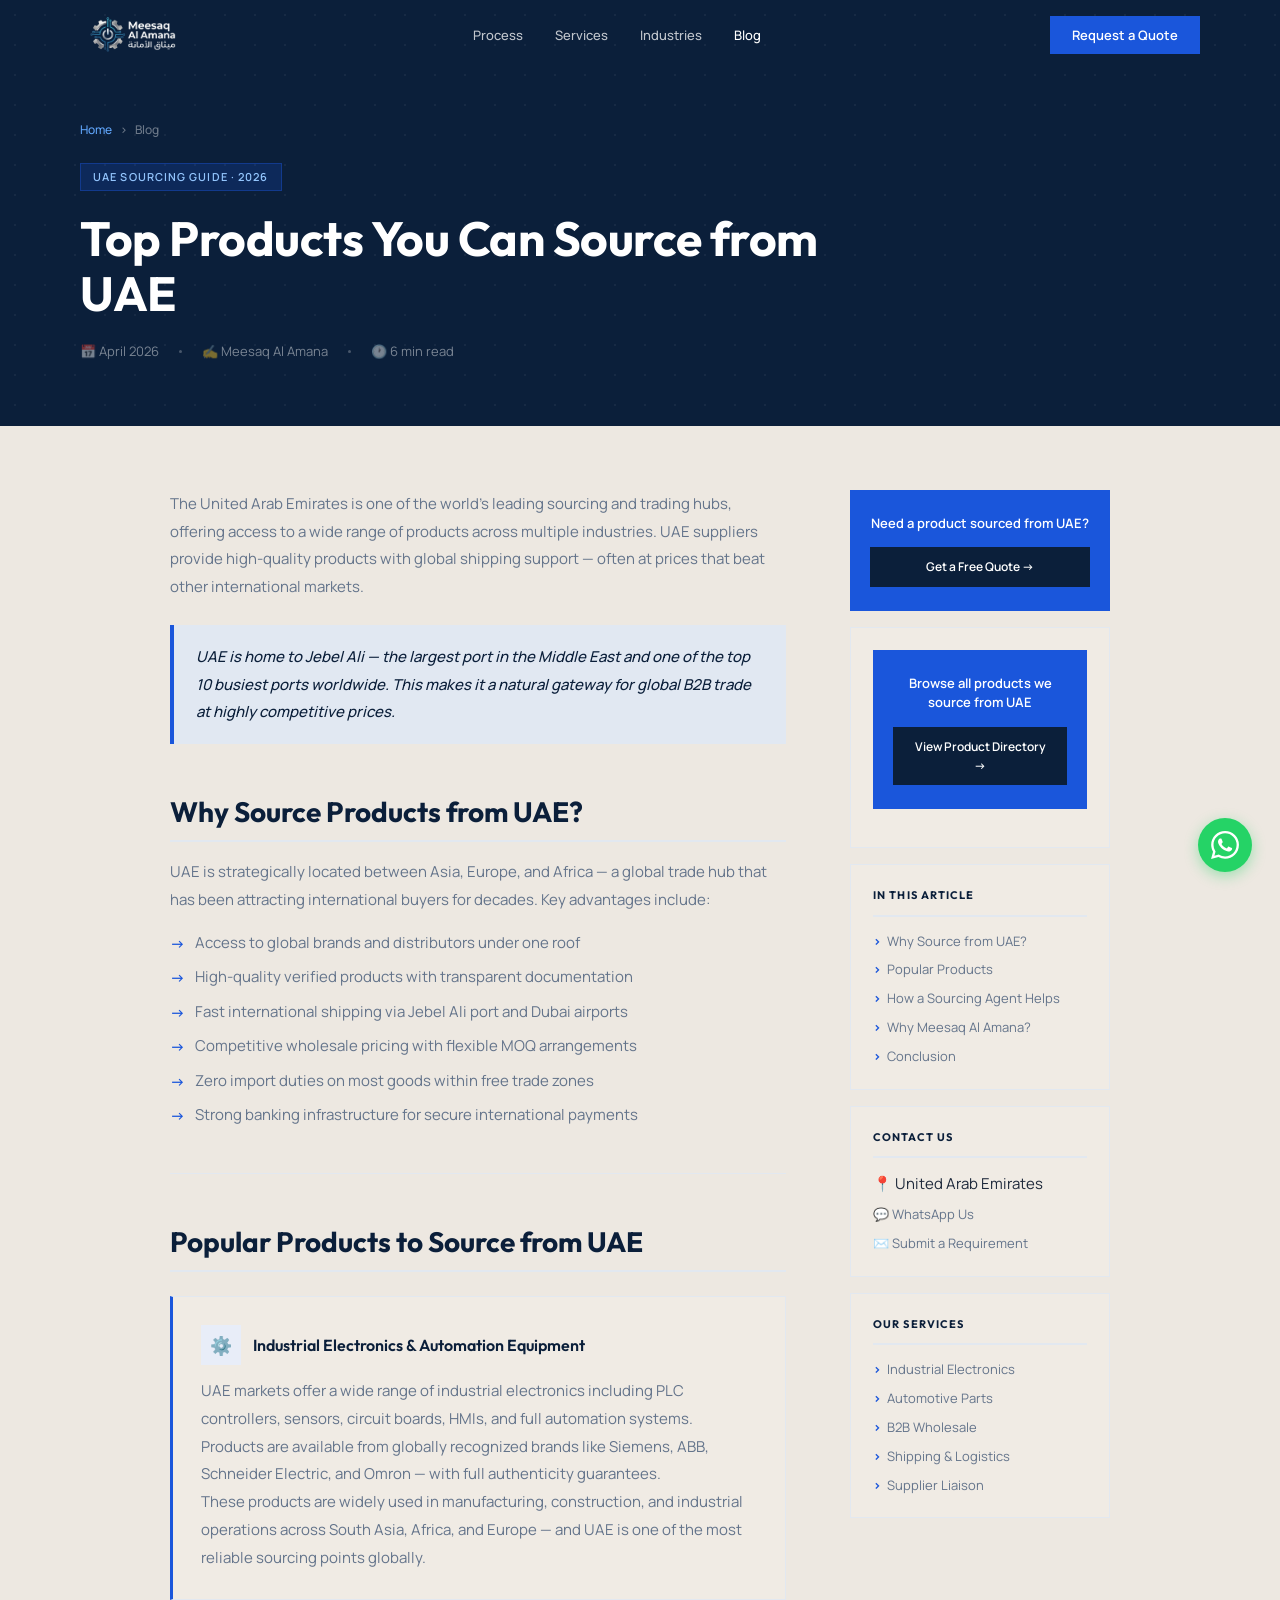
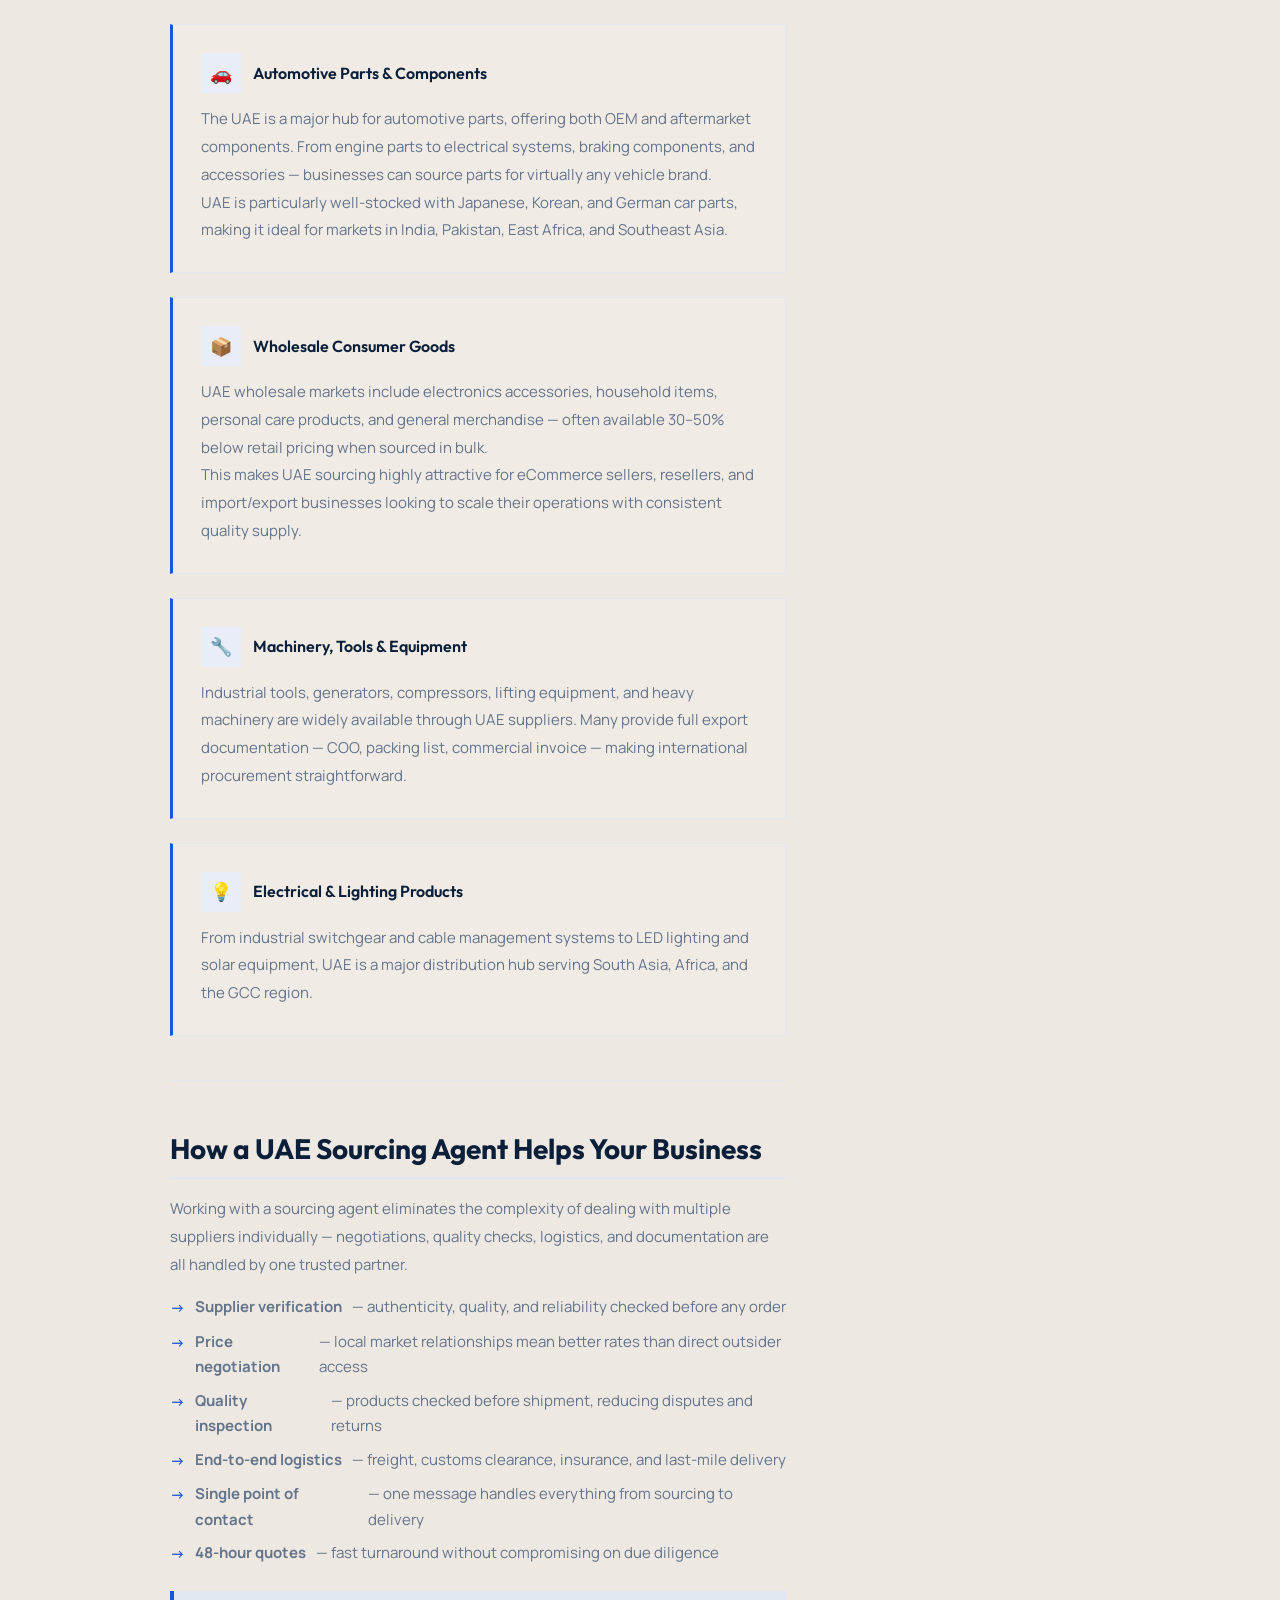
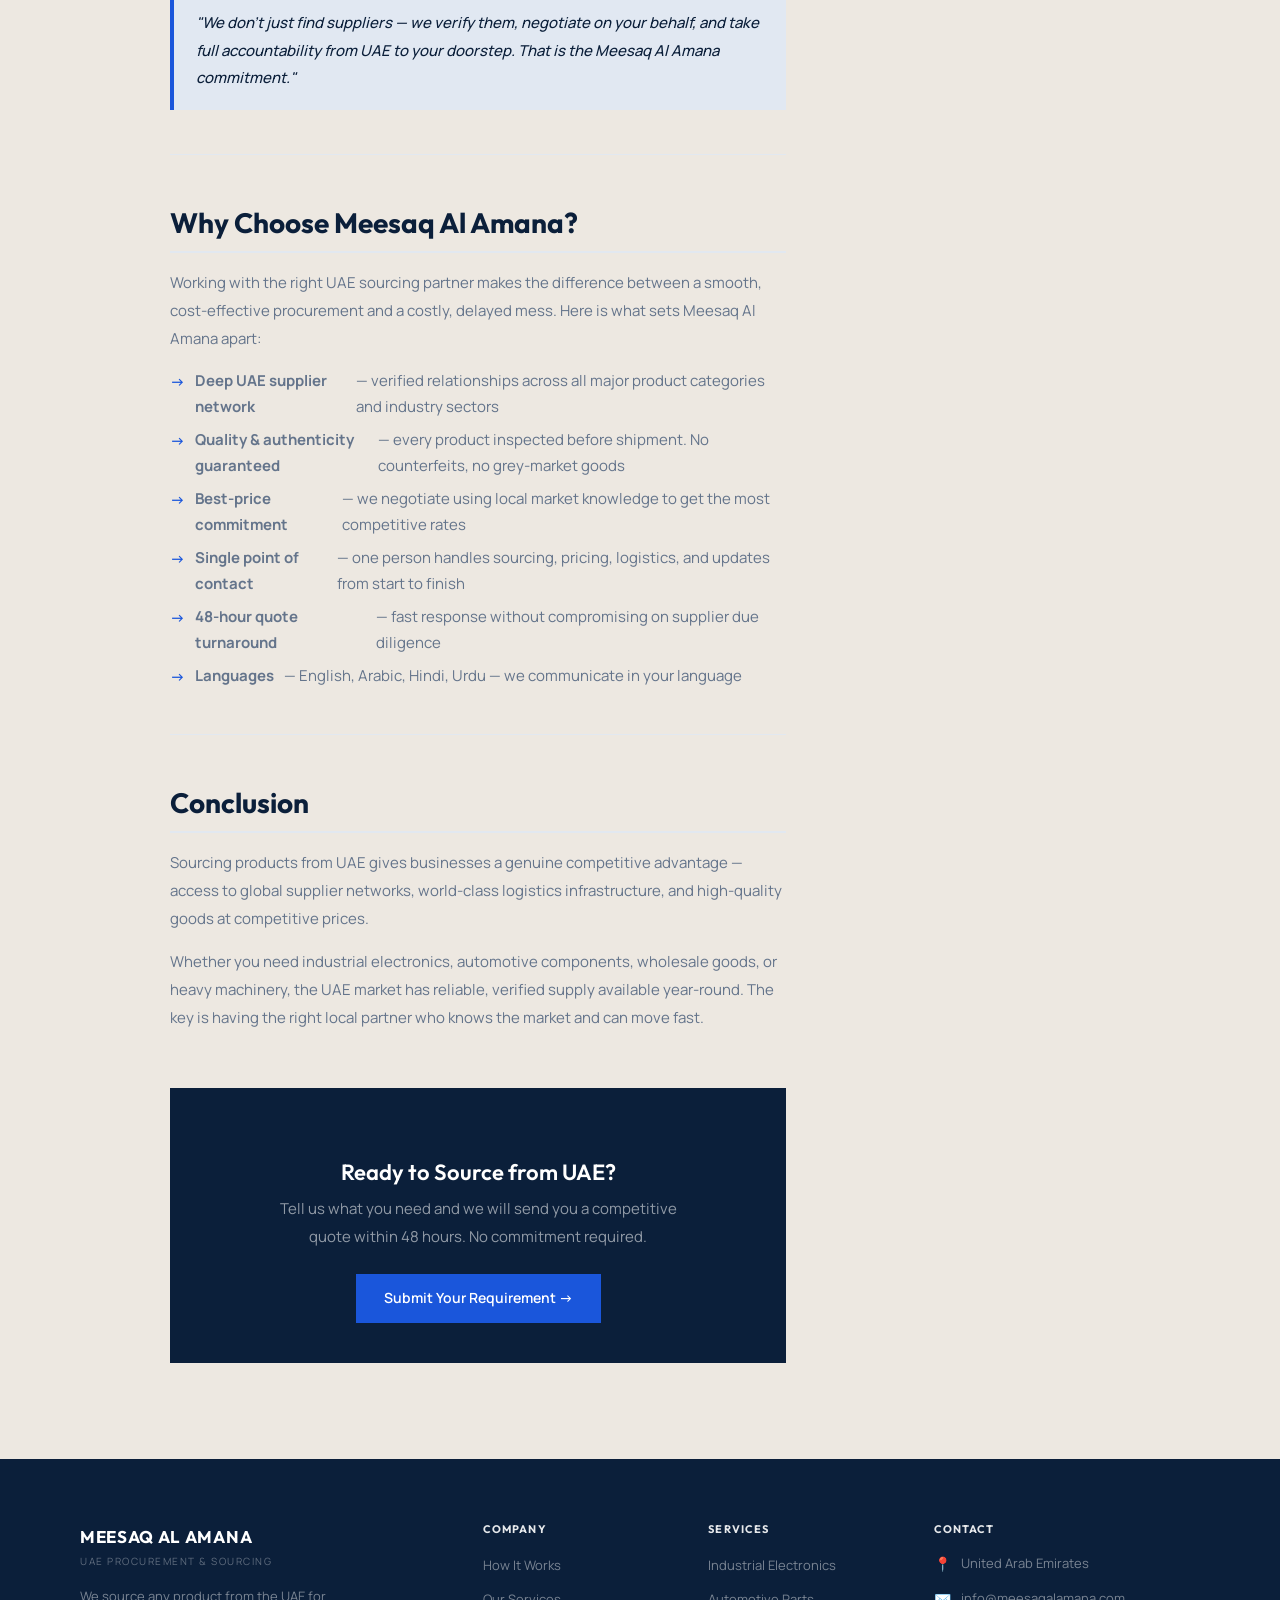
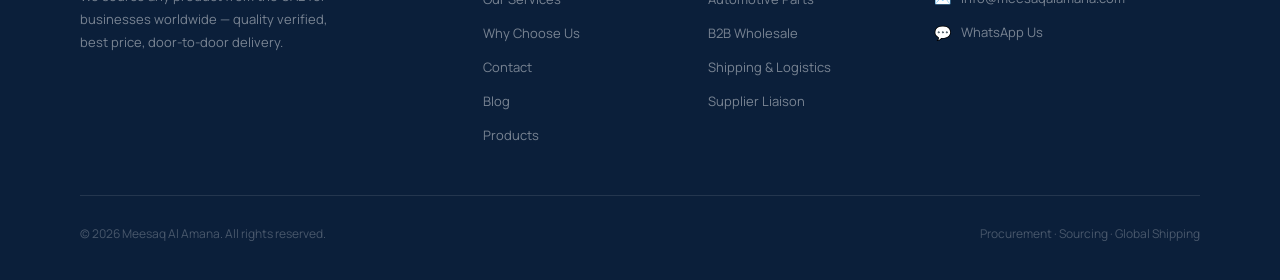
==== blog/index.html @ 1d2bacd0 "add logo and favicon in ecery individual pages." ====
<!DOCTYPE html>
<html lang="en">
<head>
  <meta charset="UTF-8" />
  <meta name="viewport" content="width=device-width, initial-scale=1.0"/>
  <title>Top Products You Can Source from UAE (2026 Guide) | Meesaq Al Amana</title>
  <meta name="description" content="Complete 2026 guide to sourcing products from UAE — industrial electronics, automotive parts, wholesale goods, and machinery. Expert guide by Meesaq Al Amana." />
  <meta name="keywords" content="source products from UAE, UAE sourcing guide 2026, industrial electronics UAE, automotive parts UAE, wholesale UAE, UAE procurement agent" />
  <meta name="author" content="Meesaq Al Amana" />
  <meta name="robots" content="index, follow" />

  <meta property="og:type" content="article" />
  <meta property="og:title" content="Top Products You Can Source from UAE (2026 Guide)" />
  <meta property="og:description" content="Industrial electronics, automotive parts, wholesale goods — complete UAE sourcing guide 2026 by Meesaq Al Amana." />
  <meta property="og:url" content="https://www.meesaqalamana.com/blog/" />
  <meta property="og:site_name" content="Meesaq Al Amana" />
  <meta property="og:image" content="https://www.meesaqalamana.com/og-image.png" />
  <meta property="article:published_time" content="2026-04-01T00:00:00Z" />
  <meta name="twitter:card" content="summary_large_image" />
  <meta name="twitter:title" content="Top Products You Can Source from UAE (2026 Guide)" />
  <meta name="twitter:description" content="Industrial electronics, automotive parts, wholesale goods — complete UAE sourcing guide 2026." />
  <meta name="twitter:image" content="https://www.meesaqalamana.com/og-image.png" />

  <link rel="canonical" href="https://www.meesaqalamana.com/blog/" />
   <!-- DEFAULT -->
  <link rel="icon" href="/assets/icons/favicon-32x32.png">

  <!-- STANDARD -->
  <link rel="icon" type="image/png" sizes="16x16" href="/assets/icons/favicon-16x16.png">
  <link rel="icon" type="image/png" sizes="32x32" href="/assets/icons/favicon-32x32.png">
  <link rel="icon" type="image/png" sizes="48x48" href="/assets/icons/favicon-48x48.png">

  <!-- APPLE -->
  <link rel="apple-touch-icon" sizes="180x180" href="/assets/icons/apple-touch-icon.png">

  <!-- ANDROID -->
  <link rel="icon" type="image/png" sizes="192x192" href="/assets/icons/android-chrome-192x192.png">
  <link rel="icon" type="image/png" sizes="512x512" href="/assets/icons/android-chrome-512x512.png">

  <link rel="preconnect" href="https://fonts.googleapis.com" />
  <link rel="preconnect" href="https://fonts.gstatic.com" crossorigin />
  <link href="https://fonts.googleapis.com/css2?family=Outfit:wght@400;500;600;700&family=Manrope:wght@400;500;600&display=swap" rel="stylesheet" />

  <script type="application/ld+json">
  {
    "@context": "https://schema.org",
    "@type": "Article",
    "headline": "Top Products You Can Source from UAE (Complete 2026 Guide)",
    "author": { "@type": "Organization", "name": "Meesaq Al Amana", "url": "https://www.meesaqalamana.com" },
    "publisher": {
      "@type": "Organization",
      "name": "Meesaq Al Amana",
      "logo": {
        "@type": "ImageObject",
        "url": "https://www.meesaqalamana.com/assets/logo/logo.png",
        "width": 600,
        "height": 60
      }
    },
    "datePublished": "2026-04-01",
    "mainEntityOfPage": { "@type": "WebPage", "@id": "https://www.meesaqalamana.com/blog/" }
  }
  </script>
  <script type="application/ld+json">
  {
    "@context": "https://schema.org",
    "@type": "BreadcrumbList",
    "itemListElement": [
      { "@type": "ListItem", "position": 1, "name": "Home", "item": "https://www.meesaqalamana.com" },
      { "@type": "ListItem", "position": 2, "name": "Blog", "item": "https://www.meesaqalamana.com/blog/" }
    ]
  }
  </script>

  <link rel="stylesheet" href="/css/style.css" />
  <link rel="stylesheet" href="/css/blog.css" />
</head>
<body>

<!-- ══ NAVIGATION ══ -->
<nav id="navbar">
   <a href="https://www.meesaqalamana.com/" class="logo-wrap">
    <img src="/assets/logo/logo-white.png" class="logo logo-light">
    <img src="/assets/logo/logo-dark.png" class="logo logo-dark">
  </a> 
  <button class="nav-burger" aria-label="Open menu" aria-expanded="false">
    <span></span>
    <span></span>
    <span></span>
  </button>
  <ul class="nav-links">
    <li><a href="/#how">Process</a></li>
    <li><a href="/#services">Services</a></li>
    <li><a href="/#industries">Industries</a></li>
    <li><a href="/blog/" class="active">Blog</a></li>
  </ul>
  <a href="/#contact" class="nav-cta">Request a Quote</a>
</nav>

<main id="main-content">
  <!-- ══ BLOG HERO ══ -->
  <div class="blog-hero">
    <div class="blog-hero-inner">
      <div class="breadcrumb">
        <a href="https://www.meesaqalamana.com/">Home</a>
        <span>›</span>
        <span>Blog</span>
      </div>
      <div class="blog-tag">UAE Sourcing Guide · 2026</div>
      <h1>Top Products You Can Source from UAE</h1>
      <div class="blog-meta">
        <span>📅 April 2026</span>
        <div class="meta-dot"></div>
        <span>✍️ Meesaq Al Amana</span>
        <div class="meta-dot"></div>
        <span>🕐 6 min read</span>
      </div>
    </div>
  </div>

  <!-- ══ ARTICLE ══ -->
  <div class="article-wrapper">

    <article class="article-body">

      <p>The United Arab Emirates is one of the world's leading sourcing and trading hubs, offering access to a wide range of products across multiple industries. UAE suppliers provide high-quality products with global shipping support — often at prices that beat other international markets.</p>

      <div class="highlight-box">
        <p>UAE is home to Jebel Ali — the largest port in the Middle East and one of the top 10 busiest ports worldwide. This makes it a natural gateway for global B2B trade at highly competitive prices.</p>
      </div>

      <h2 id="why-uae">Why Source Products from UAE?</h2>
      <p>UAE is strategically located between Asia, Europe, and Africa — a global trade hub that has been attracting international buyers for decades. Key advantages include:</p>
      <ul>
        <li>Access to global brands and distributors under one roof</li>
        <li>High-quality verified products with transparent documentation</li>
        <li>Fast international shipping via Jebel Ali port and Dubai airports</li>
        <li>Competitive wholesale pricing with flexible MOQ arrangements</li>
        <li>Zero import duties on most goods within free trade zones</li>
        <li>Strong banking infrastructure for secure international payments</li>
      </ul>

      <hr class="article-hr" />

      <h2 id="products">Popular Products to Source from UAE</h2>

      <div class="product-card reveal">
        <div class="product-card-header">
          <div class="product-card-icon">⚙️</div>
          <h3>Industrial Electronics & Automation Equipment</h3>
        </div>
        <p>UAE markets offer a wide range of industrial electronics including PLC controllers, sensors, circuit boards, HMIs, and full automation systems. Products are available from globally recognized brands like Siemens, ABB, Schneider Electric, and Omron — with full authenticity guarantees.</p>
        <p>These products are widely used in manufacturing, construction, and industrial operations across South Asia, Africa, and Europe — and UAE is one of the most reliable sourcing points globally.</p>
      </div>

      <div class="product-card reveal">
        <div class="product-card-header">
          <div class="product-card-icon">🚗</div>
          <h3>Automotive Parts & Components</h3>
        </div>
        <p>The UAE is a major hub for automotive parts, offering both OEM and aftermarket components. From engine parts to electrical systems, braking components, and accessories — businesses can source parts for virtually any vehicle brand.</p>
        <p>UAE is particularly well-stocked with Japanese, Korean, and German car parts, making it ideal for markets in India, Pakistan, East Africa, and Southeast Asia.</p>
      </div>

      <div class="product-card reveal">
        <div class="product-card-header">
          <div class="product-card-icon">📦</div>
          <h3>Wholesale Consumer Goods</h3>
        </div>
        <p>UAE wholesale markets include electronics accessories, household items, personal care products, and general merchandise — often available 30–50% below retail pricing when sourced in bulk.</p>
        <p>This makes UAE sourcing highly attractive for eCommerce sellers, resellers, and import/export businesses looking to scale their operations with consistent quality supply.</p>
      </div>

      <div class="product-card reveal">
        <div class="product-card-header">
          <div class="product-card-icon">🔧</div>
          <h3>Machinery, Tools & Equipment</h3>
        </div>
        <p>Industrial tools, generators, compressors, lifting equipment, and heavy machinery are widely available through UAE suppliers. Many provide full export documentation — COO, packing list, commercial invoice — making international procurement straightforward.</p>
      </div>

      <div class="product-card reveal">
        <div class="product-card-header">
          <div class="product-card-icon">💡</div>
          <h3>Electrical & Lighting Products</h3>
        </div>
        <p>From industrial switchgear and cable management systems to LED lighting and solar equipment, UAE is a major distribution hub serving South Asia, Africa, and the GCC region.</p>
      </div>

      <hr class="article-hr" />

      <h2 id="sourcing-agent">How a UAE Sourcing Agent Helps Your Business</h2>
      <p>Working with a sourcing agent eliminates the complexity of dealing with multiple suppliers individually — negotiations, quality checks, logistics, and documentation are all handled by one trusted partner.</p>
      <ul>
        <li><strong>Supplier verification</strong> — authenticity, quality, and reliability checked before any order</li>
        <li><strong>Price negotiation</strong> — local market relationships mean better rates than direct outsider access</li>
        <li><strong>Quality inspection</strong> — products checked before shipment, reducing disputes and returns</li>
        <li><strong>End-to-end logistics</strong> — freight, customs clearance, insurance, and last-mile delivery</li>
        <li><strong>Single point of contact</strong> — one message handles everything from sourcing to delivery</li>
        <li><strong>48-hour quotes</strong> — fast turnaround without compromising on due diligence</li>
      </ul>

      <div class="highlight-box">
        <p>"We don't just find suppliers — we verify them, negotiate on your behalf, and take full accountability from UAE to your doorstep. That is the Meesaq Al Amana commitment."</p>
      </div>

      <hr class="article-hr" />

      <h2 id="why-meesaq">Why Choose Meesaq Al Amana?</h2>
      <p>Working with the right UAE sourcing partner makes the difference between a smooth, cost-effective procurement and a costly, delayed mess. Here is what sets Meesaq Al Amana apart:</p>
      <ul>
        <li><strong>Deep UAE supplier network</strong> — verified relationships across all major product categories and industry sectors</li>
        <li><strong>Quality & authenticity guaranteed</strong> — every product inspected before shipment. No counterfeits, no grey-market goods</li>
        <li><strong>Best-price commitment</strong> — we negotiate using local market knowledge to get the most competitive rates</li>
        <li><strong>Single point of contact</strong> — one person handles sourcing, pricing, logistics, and updates from start to finish</li>
        <li><strong>48-hour quote turnaround</strong> — fast response without compromising on supplier due diligence</li>
        <li><strong>Languages</strong> — English, Arabic, Hindi, Urdu — we communicate in your language</li>
      </ul>

      <hr class="article-hr" />


      <h2 id="conclusion">Conclusion</h2>
      <p>Sourcing products from UAE gives businesses a genuine competitive advantage — access to global supplier networks, world-class logistics infrastructure, and high-quality goods at competitive prices.</p>
      <p>Whether you need industrial electronics, automotive components, wholesale goods, or heavy machinery, the UAE market has reliable, verified supply available year-round. The key is having the right local partner who knows the market and can move fast.</p>

      <div class="article-cta reveal">
        <h3>Ready to Source from UAE?</h3>
        <p>Tell us what you need and we will send you a competitive quote within 48 hours. No commitment required.</p>
        <a href="/#contact" class="btn-primary">Submit Your Requirement →</a>
      </div>

    </article>

    <!-- ══ SIDEBAR ══ -->
    <aside class="sidebar">

      <div class="sidebar-cta-box">
        <p>Need a product sourced from UAE?</p>
        <a href="/#contact">Get a Free Quote →</a>
      </div>

      <div class="sidebar-box">
        <div class="sidebar-cta-box">
          <p>Browse all products we source from UAE</p>
          <a href="/products/">View Product Directory →</a>
        </div>
      </div>
      <div class="sidebar-box">
        <div class="sidebar-box-title">In This Article</div>
          <ul class="toc-list">
            <li><a href="#why-uae">Why Source from UAE?</a></li>
            <li><a href="#products">Popular Products</a></li>
            <li><a href="#sourcing-agent">How a Sourcing Agent Helps</a></li>
            <li><a href="#why-meesaq">Why Meesaq Al Amana?</a></li>
            <li><a href="#conclusion">Conclusion</a></li>
          </ul>
      </div>

      <div class="sidebar-box">
        <div class="sidebar-box-title">Contact Us</div>
        <div class="sidebar-links">
          <span>📍 United Arab Emirates</span>
          <a href="https://wa.me/971525440721" target="_blank">💬 WhatsApp Us</a>
          <a href="/#contact">✉️ Submit a Requirement</a>
        </div>
      </div>

      <div class="sidebar-box">
        <div class="sidebar-box-title">Our Services</div>
        <ul class="toc-list">
          <li><a href="/#services">Industrial Electronics</a></li>
          <li><a href="/#services">Automotive Parts</a></li>
          <li><a href="/#services">B2B Wholesale</a></li>
          <li><a href="/#services">Shipping & Logistics</a></li>
          <li><a href="/#services">Supplier Liaison</a></li>
        </ul>
      </div>

    </aside>
  </div>

  <!-- ══ WHATSAPP ══ -->
  <div class="wa-float">
    <div class="wa-tooltip">Chat on WhatsApp</div>
    <a class="wa-btn" href="https://wa.me/971525440721?text=Hello%2C%20I%20have%20a%20sourcing%20requirement%20for%20Meesaq%20Al%20Amana." target="_blank" rel="noopener" aria-label="Chat on WhatsApp">
      <svg viewBox="0 0 24 24" xmlns="http://www.w3.org/2000/svg">
        <path d="M17.472 14.382c-.297-.149-1.758-.867-2.03-.967-.273-.099-.471-.148-.67.15-.197.297-.767.966-.94 1.164-.173.199-.347.223-.644.075-.297-.15-1.255-.463-2.39-1.475-.883-.788-1.48-1.761-1.653-2.059-.173-.297-.018-.458.13-.606.134-.133.298-.347.446-.52.149-.174.198-.298.298-.497.099-.198.05-.371-.025-.52-.075-.149-.669-1.612-.916-2.207-.242-.579-.487-.5-.669-.51-.173-.008-.371-.01-.57-.01-.198 0-.52.074-.792.372-.272.297-1.04 1.016-1.04 2.479 0 1.462 1.065 2.875 1.213 3.074.149.198 2.096 3.2 5.077 4.487.709.306 1.262.489 1.694.625.712.227 1.36.195 1.871.118.571-.085 1.758-.719 2.006-1.413.248-.694.248-1.289.173-1.413-.074-.124-.272-.198-.57-.347m-5.421 7.403h-.004a9.87 9.87 0 01-5.031-1.378l-.361-.214-3.741.982.998-3.648-.235-.374a9.86 9.86 0 01-1.51-5.26c.001-5.45 4.436-9.884 9.888-9.884 2.64 0 5.122 1.03 6.988 2.898a9.825 9.825 0 012.893 6.994c-.003 5.45-4.437 9.884-9.885 9.884m8.413-18.297A11.815 11.815 0 0012.05 0C5.495 0 .16 5.335.157 11.892c0 2.096.547 4.142 1.588 5.945L.057 24l6.305-1.654a11.882 11.882 0 005.683 1.448h.005c6.554 0 11.89-5.335 11.893-11.893a11.821 11.821 0 00-3.48-8.413z"/>
      </svg>
    </a>
  </div>
</main>
<!-- ══ FOOTER ══ -->
<footer>
  <div class="footer-grid">
    <div class="footer-brand">
      <div class="brand-name">MEESAQ AL AMANA</div>
      <div class="brand-sub">UAE Procurement & Sourcing</div>
      <p>We source any product from the UAE for businesses worldwide — quality verified, best price, door-to-door delivery.</p>
    </div>
    <div class="footer-col">
      <h4>Company</h4>
      <ul>
        <li><a href="/#how">How It Works</a></li>
        <li><a href="/#services">Our Services</a></li>
        <li><a href="/#why">Why Choose Us</a></li>
        <li><a href="/#contact">Contact</a></li>
        <li><a href="/blog/">Blog</a></li>
        <li><a href="/products/">Products</a></li>
      </ul>
    </div>
    <div class="footer-col">
      <h4>Services</h4>
      <ul>
        <li><a href="/#services">Industrial Electronics</a></li>
        <li><a href="/#services">Automotive Parts</a></li>
        <li><a href="/#services">B2B Wholesale</a></li>
        <li><a href="/#services">Shipping & Logistics</a></li>
        <li><a href="/#services">Supplier Liaison</a></li>
      </ul>
    </div>
    <div class="footer-col">
      <h4>Contact</h4>
      <div class="footer-contact-row"><span>📍</span><span>United Arab Emirates</span></div>
      <div class="footer-contact-row"><span>✉️</span><a href="mailto:info@meesaqalamana.com">info@meesaqalamana.com</a></div>
      <div class="footer-contact-row"><span>💬</span><a href="https://wa.me/971525440721" target="_blank">WhatsApp Us</a></div>
    </div>
  </div>
  <div class="footer-bottom">
    <span>© 2026 Meesaq Al Amana. All rights reserved.</span>
    <span>Procurement · Sourcing · Global Shipping</span>
  </div>
</footer>

<script src="/js/main.js"></script>
</body>
</html>
---- css/style.css ----
/* ============================================================
   MEESAQ AL AMANA — Main Stylesheet
   B2B Procurement & Sourcing Platform
   ============================================================ */

/* ── RESET ── */
*, *::before, *::after { margin: 0; padding: 0; box-sizing: border-box; }
html { scroll-behavior: smooth; }
img { max-width: 100%; display: block; }

/* ── VARIABLES ── */
:root {
  --dark:         #0b1f3a;
  --dark-2:       #0f2847;
  --blue:         #1a56db;
  --blue-hover:   #1447c0;
  --blue-light:   #e8edf8;
  --blue-mid:     #c8d6f0;
  --white:        #ffffff;
  --gray-50:      #f8fafc;
  --gray-100:     #f1f5f9;
  --gray-200:     #e2e8f0;
  --gray-400:     #94a3b8;
  --text:         #1e293b;
  --text-muted:   #64748b;
  --border:       #e2e8f0;
  --success:      #059669;
  --error:        #dc2626;
  --font-head:    'Outfit', sans-serif;
  --font-body:    'Manrope', sans-serif;
  --shadow-sm:    0 1px 3px rgba(0,0,0,0.07), 0 1px 2px rgba(0,0,0,0.04);
  --shadow-md:    0 4px 16px rgba(0,0,0,0.1);
  --shadow-lg:    0 8px 32px rgba(0,0,0,0.12);
  --bg:           #ede8e1;
  --bg-2:         #e6e0d8;
  --bg-card:      #f0ebe4;
  --bg-form:      #ebe5dc;
}

/* ── BASE ── */
body {
  font-family: var(--font-body);
  color: var(--text);
  background: var(--bg);
  font-size: 15px;
  line-height: 1.6;
  overflow-x: hidden;
}
h1, h2, h3, h4 { font-family: var(--font-head); line-height: 1.15; }
a { text-decoration: none; }

/* ── SECTION UTILITIES ── */
.section-label {
  display: inline-flex;
  align-items: center;
  gap: 8px;
  font-size: 12px;
  font-weight: 600;
  letter-spacing: 0.1em;
  text-transform: uppercase;
  color: var(--blue);
  margin-bottom: 12px;
}
.section-label::before {
  content: '';
  width: 24px;
  height: 2px;
  background: var(--blue);
  flex-shrink: 0;
}
.section-title {
  font-size: clamp(26px, 3.5vw, 42px);
  font-weight: 700;
  color: var(--dark);
  margin-bottom: 14px;
  letter-spacing: -0.01em;
}
.section-sub {
  font-size: 16px;
  color: var(--text-muted);
  line-height: 1.75;
  max-width: 560px;
}
.section-header { margin-bottom: 56px; }
.section-header.centered { text-align: center; }
.section-header.centered .section-label { justify-content: center; }
.section-header.centered .section-sub { margin: 0 auto; }

/* ── BUTTONS ── */
.btn-primary {
  display: inline-flex;
  align-items: center;
  gap: 8px;
  padding: 13px 28px;
  background: var(--blue);
  color: var(--white);
  font-family: var(--font-body);
  font-size: 14px;
  font-weight: 600;
  border: none;
  cursor: pointer;
  transition: background 0.2s, transform 0.15s;
}
.btn-primary:hover { background: var(--blue-hover); transform: translateY(-1px); }

.btn-outline {
  display: inline-flex;
  align-items: center;
  gap: 8px;
  padding: 13px 28px;
  background: transparent;
  color: var(--white);
  font-family: var(--font-body);
  font-size: 14px;
  font-weight: 600;
  border: 2px solid rgba(255,255,255,0.35);
  cursor: pointer;
  transition: border-color 0.2s, background 0.2s;
}
.btn-outline:hover { border-color: white; background: rgba(255,255,255,0.08); }

/* ── NAVIGATION ── */
nav {
  position: fixed;
  top: 0; left: 0; right: 0;
  z-index: 100;
  height: 70px;
  padding: 0 80px;
  display: flex;
  align-items: center;
  justify-content: space-between;
  transition: background 0.3s, box-shadow 0.3s;
}
.nav-burger {
  display: none;
}
nav.scrolled {
  background: var(--bg-2);
  box-shadow: var(--shadow-md);
}
/* DEFAULT (hero section) */
.logo-light {
  display: block !important;
}

.logo-dark {
  display: none !important;
}

/* AFTER SCROLL */
nav.scrolled .logo-light {
  display: none !important;
}

nav.scrolled .logo-dark {
  display: block !important;
}

.logo {
  height: 42px;
  width: auto;
  object-fit: contain;
   flex-shrink: 0;
  display: block;
}
.logo-wrap {
  display: flex;
  align-items: center;
}
.logo-icon {
  height: 32px;
  width: auto;
}

.logo-text {
  font-family: var(--font-head);
  font-size: 16px;
  font-weight: 700;
  color: inherit;
}

.nav-logo { display: flex; flex-direction: column; line-height: 1; }
.nav-logo .logo-name {
  font-family: var(--font-head);
  font-size: 16px;
  font-weight: 700;
  color: var(--white);
  letter-spacing: 0.04em;
  transition: color 0.3s;
}
.nav-logo .logo-tag {
  font-size: 10px;
  font-weight: 500;
  color: rgba(255,255,255,0.5);
  letter-spacing: 0.12em;
  text-transform: uppercase;
  margin-top: 2px;
  transition: color 0.3s;
}
nav.scrolled .nav-logo .logo-name { color: var(--dark); }
nav.scrolled .nav-logo .logo-tag  { color: var(--text-muted); }

.nav-links {
  display: flex;
  align-items: center;
  gap: 32px;
  list-style: none;
}
.nav-links a {
  font-size: 13px;
  font-weight: 500;
  color: rgba(255,255,255,0.75);
  transition: color 0.2s;
}
.nav-links a:hover { color: var(--white); }
nav.scrolled .nav-links a { color: var(--text-muted); }
nav.scrolled .nav-links a:hover { color: var(--dark); }
.nav-links a.active { color: var(--white); }
nav.scrolled .nav-links a.active { color: var(--blue); }

.nav-cta {
  padding: 9px 22px;
  background: var(--blue);
  color: var(--white) !important;
  font-size: 13px;
  font-weight: 600;
  transition: background 0.2s !important;
}
.nav-cta:hover { background: var(--blue-hover) !important; }

/* ── HERO ── */
.hero {
  background: var(--dark);
  min-height: 100vh;
  display: flex;
  align-items: center;
  padding: 120px 80px 80px;
  position: relative;
  overflow: hidden;
}
.hero::before {
  content: '';
  position: absolute;
  inset: 0;
  background-image: radial-gradient(rgba(255,255,255,0.055) 1px, transparent 1px);
  background-size: 30px 30px;
  pointer-events: none;
}
.hero::after {
  content: '';
  position: absolute;
  top: -160px; right: -80px;
  width: 640px; height: 640px;
  background: radial-gradient(circle, rgba(26,86,219,0.22) 0%, transparent 65%);
  pointer-events: none;
}
.hero-inner {
  position: relative;
  z-index: 1;
  max-width: 760px;
}
.hero-badge {
  display: inline-flex;
  align-items: center;
  gap: 8px;
  padding: 5px 14px;
  background: rgba(26,86,219,0.18);
  border: 1px solid rgba(26,86,219,0.45);
  color: #93c5fd;
  font-size: 11px;
  font-weight: 600;
  letter-spacing: 0.1em;
  text-transform: uppercase;
  margin-bottom: 28px;
  opacity: 0;
  animation: fadeUp 0.7s ease forwards 0.1s;
}
.hero h1 {
  font-size: clamp(34px, 5.5vw, 62px);
  font-weight: 700;
  color: var(--white);
  line-height: 1.1;
  margin-bottom: 20px;
  letter-spacing: -0.02em;
  opacity: 0;
  animation: fadeUp 0.7s ease forwards 0.25s;
}
.hero h1 em {
  color: #60a5fa;
  font-style: normal;
}
.hero-desc {
  font-size: 17px;
  color: rgba(255,255,255,0.6);
  line-height: 1.8;
  max-width: 580px;
  margin-bottom: 36px;
  opacity: 0;
  animation: fadeUp 0.7s ease forwards 0.4s;
}
.hero-actions {
  display: flex;
  gap: 12px;
  flex-wrap: wrap;
  margin-bottom: 56px;
  opacity: 0;
  animation: fadeUp 0.7s ease forwards 0.52s;
}
.hero-trust {
  display: flex;
  flex-wrap: wrap;
  gap: 24px;
  opacity: 0;
  animation: fadeUp 0.7s ease forwards 0.65s;
  padding-top: 28px;
  border-top: 1px solid rgba(255,255,255,0.1);
}
.trust-item {
  display: flex;
  align-items: center;
  gap: 8px;
  font-size: 13px;
  color: rgba(255,255,255,0.55);
}
.trust-check {
  width: 18px; height: 18px;
  background: rgba(5,150,105,0.15);
  border: 1px solid rgba(5,150,105,0.4);
  color: #34d399;
  font-size: 10px;
  display: flex;
  align-items: center;
  justify-content: center;
  flex-shrink: 0;
}

/* ── STATS BAR ── */
.stats-bar {
  background: var(--bg-2);
  border-bottom: 1px solid var(--border);
  box-shadow: var(--shadow-sm);
}
.stats-inner {
  display: grid;
  grid-template-columns: repeat(4, 1fr);
  max-width: 1200px;
  margin: 0 auto;
  padding: 0 80px;
}
.stat-item {
  padding: 30px 20px;
  text-align: center;
  border-right: 1px solid var(--border);
}
.stat-item:last-child { border-right: none; }
.stat-num {
  font-family: var(--font-head);
  font-size: 34px;
  font-weight: 700;
  color: var(--blue);
  line-height: 1;
}
.stat-label {
  font-size: 11px;
  font-weight: 600;
  text-transform: uppercase;
  letter-spacing: 0.08em;
  color: var(--text-muted);
  margin-top: 6px;
}

/* ── HOW IT WORKS ── */
.how {
  padding: 96px 80px;
  background: var(--bg);
}
.steps-grid {
  display: grid;
  grid-template-columns: repeat(4, 1fr);
  gap: 1px;
  background: var(--border);
  border: 1px solid var(--border);
}
.step {
  background: var(--bg-card);
  padding: 36px 28px;
  position: relative;
  transition: transform 0.2s, box-shadow 0.2s, z-index 0s;
}
.step:hover { transform: translateY(-5px); box-shadow: var(--shadow-lg); z-index: 2; }
.step-num {
  font-family: var(--font-head);
  font-size: 44px;
  font-weight: 700;
  color: var(--blue-mid);
  line-height: 1;
  margin-bottom: 18px;
}
.step-icon {
  width: 42px; height: 42px;
  background: var(--blue-light);
  display: flex;
  align-items: center;
  justify-content: center;
  font-size: 20px;
  margin-bottom: 16px;
}
.step h3 {
  font-size: 16px;
  font-weight: 600;
  color: var(--dark);
  margin-bottom: 8px;
}
.step p {
  font-size: 13px;
  line-height: 1.75;
  color: var(--text-muted);
}

/* ── SERVICES ── */
.services {
  padding: 96px 80px;
  background: var(--bg-2);
}
.services-grid {
  display: grid;
  grid-template-columns: repeat(3, 1fr);
  gap: 1px;
  background: var(--border);
  border: 1px solid var(--border);
}
.service-card {
  background: var(--bg-card);
  padding: 36px 30px;
  border-top: 3px solid transparent;
  transition: border-top-color 0.2s, transform 0.2s;
  position: relative;
}
.service-card:hover { border-top-color: var(--blue); transform: translateY(-3px); }
.service-icon {
  width: 48px; height: 48px;
  background: var(--blue-light);
  display: flex;
  align-items: center;
  justify-content: center;
  font-size: 22px;
  margin-bottom: 18px;
}
.service-card h3 {
  font-size: 16px;
  font-weight: 600;
  color: var(--dark);
  margin-bottom: 10px;
}
.service-card p {
  font-size: 13px;
  line-height: 1.75;
  color: var(--text-muted);
}

/* ── WHY US — removed from landing page ── */


/* ── INDUSTRIES ── */
.industries {
  padding: 96px 80px;
  background: var(--bg-2);
}
.industries-pills {
  display: flex;
  flex-wrap: wrap;
  gap: 10px;
  margin-top: 40px;
}
.ind-pill {
  display: inline-flex;
  align-items: center;
  gap: 8px;
  padding: 9px 18px;
  background: var(--bg-card);
  border: 1px solid var(--border);
  font-size: 13px;
  font-weight: 500;
  color: var(--text-muted);
  cursor: default;
  transition: all 0.2s;
}
.ind-pill:hover {
  background: var(--blue-light);
  border-color: #bfdbfe;
  color: var(--blue);
}
.ind-pill-dot {
  width: 6px; height: 6px;
  background: var(--blue);
  border-radius: 50%;
  opacity: 0.3;
  transition: opacity 0.2s;
}
.ind-pill:hover .ind-pill-dot { opacity: 1; }

/* ── CONTACT ── */
.contact {
  padding: 96px 80px;
  background: var(--bg);
}
.contact-layout {
  display: grid;
  grid-template-columns: 300px 1fr;
  gap: 56px;
  max-width: 1000px;
  margin: 0 auto;
}
.contact-info { padding-top: 4px; }
.contact-info-item {
  display: flex;
  gap: 14px;
  align-items: flex-start;
  padding: 16px 0;
  border-bottom: 1px solid var(--border);
}
.contact-info-item:last-child { border-bottom: none; }
.ci-icon {
  width: 38px; height: 38px;
  background: var(--blue-light);
  color: var(--blue);
  display: flex;
  align-items: center;
  justify-content: center;
  font-size: 16px;
  flex-shrink: 0;
}
.ci-text strong {
  display: block;
  font-size: 12px;
  font-weight: 600;
  text-transform: uppercase;
  letter-spacing: 0.07em;
  color: var(--dark);
  margin-bottom: 2px;
}
.ci-text span, .ci-text a {
  font-size: 13px;
  color: var(--text-muted);
  transition: color 0.2s;
}
.ci-text a:hover { color: var(--blue); }

/* Form box */
.contact-form-box {
  background: var(--bg-card);
  border: 1px solid var(--border);
  padding: 36px;
  box-shadow: var(--shadow-sm);
}
.contact-form { display: flex; flex-direction: column; gap: 16px; }
.form-row {
  display: grid;
  grid-template-columns: 1fr 1fr;
  gap: 16px;
}
.form-field {
  display: flex;
  flex-direction: column;
  gap: 5px;
}
.form-field label {
  font-size: 11px;
  font-weight: 700;
  letter-spacing: 0.07em;
  text-transform: uppercase;
  color: var(--dark);
}
.form-field input,
.form-field select,
.form-field textarea {
  background: var(--bg-card);
  border: 1px solid var(--border);
  padding: 11px 14px;
  color: var(--text);
  font-family: var(--font-body);
  font-size: 14px;
  outline: none;
  transition: border-color 0.2s, box-shadow 0.2s;
  width: 100%;
}
.form-field input:focus,
.form-field select:focus,
.form-field textarea:focus {
  border-color: var(--blue);
  box-shadow: 0 0 0 3px rgba(26,86,219,0.1);
}
.form-field select option { background: var(--bg-card); color: var(--text); }
.form-field textarea { resize: vertical; min-height: 110px; }

/* Phone row */
.phone-row { display: flex; }
.phone-row .country-code {
  background: var(--bg-2);
  border: 1px solid var(--border);
  border-right: none;
  color: var(--text);
  font-family: var(--font-body);
  font-size: 13px;
  padding: 11px 6px;
  outline: none;
  transition: border-color 0.2s;
  width: 90px !important;
  max-width: 90px !important;
  flex: 0 0 90px !important;
  cursor: pointer;
}
.phone-row .country-code:focus { border-color: var(--blue); }
.phone-row .phone-input {
  flex: 1 1 auto !important;
  min-width: 0 !important;
  width: 0 !important;
  background: var(--bg-card);
  border: 1px solid var(--border);
  padding: 11px 14px;
  color: var(--text);
  font-family: var(--font-body);
  font-size: 14px;
  outline: none;
  transition: border-color 0.2s, box-shadow 0.2s;
}
.phone-row .phone-input:focus {
  border-color: var(--blue);
  box-shadow: 0 0 0 3px rgba(26,86,219,0.1);
}

/* Validation */
.form-field input.valid,
.form-field select.valid,
.form-field textarea.valid  { border-color: var(--success); }
.form-field input.invalid,
.form-field select.invalid,
.form-field textarea.invalid { border-color: var(--error); }
.field-error { font-size: 11px; color: var(--error); margin-top: 2px; display: none; }
.field-error.show { display: block; }
.field-hint { font-size: 11px; color: var(--text-muted); margin-top: 2px; }
.req { color: var(--blue); margin-left: 1px; }

.form-submit {
  width: 100%;
  padding: 13px;
  background: var(--blue);
  color: var(--white);
  border: none;
  font-family: var(--font-body);
  font-size: 14px;
  font-weight: 600;
  cursor: pointer;
  letter-spacing: 0.02em;
  transition: background 0.2s;
}
.form-submit:hover { background: var(--blue-hover); }

/* ── FOOTER ── */
footer {
  background: var(--dark);
  padding: 64px 80px 36px;
}
.footer-grid {
  display: grid;
  grid-template-columns: 2fr 1fr 1fr 1.5fr;
  gap: 48px;
  padding-bottom: 48px;
  border-bottom: 1px solid rgba(255,255,255,0.1);
  margin-bottom: 28px;
}
.footer-brand .brand-name {
  font-family: var(--font-head);
  font-size: 17px;
  font-weight: 700;
  color: var(--white);
  letter-spacing: 0.04em;
}
.footer-brand .brand-sub {
  font-size: 10px;
  color: rgba(255,255,255,0.35);
  letter-spacing: 0.15em;
  text-transform: uppercase;
  margin-top: 3px;
}
.footer-brand p {
  font-size: 13px;
  color: rgba(255,255,255,0.45);
  line-height: 1.75;
  margin-top: 16px;
  max-width: 260px;
}
.footer-col h4 {
  font-family: var(--font-head);
  font-size: 11px;
  font-weight: 700;
  color: rgba(255,255,255,0.9);
  letter-spacing: 0.1em;
  text-transform: uppercase;
  margin-bottom: 18px;
}
.footer-col ul { list-style: none; display: flex; flex-direction: column; gap: 10px; }
.footer-col ul a {
  font-size: 13px;
  color: rgba(255,255,255,0.45);
  transition: color 0.2s;
}
.footer-col ul a:hover { color: var(--white); }
.footer-contact-row {
  display: flex;
  align-items: flex-start;
  gap: 10px;
  margin-bottom: 12px;
}
.footer-contact-row span:first-child { font-size: 14px; flex-shrink: 0; }
.footer-contact-row a, .footer-contact-row span:last-child {
  font-size: 13px;
  color: rgba(255,255,255,0.45);
  transition: color 0.2s;
}
.footer-contact-row a:hover { color: white; }
.footer-bottom {
  display: flex;
  justify-content: space-between;
  align-items: center;
  flex-wrap: wrap;
  gap: 12px;
}
.footer-bottom span { font-size: 12px; color: rgba(255,255,255,0.25); }

/* ── CONNECT POPUP (WhatsApp / Telegram / Instagram) ── */
.connect-float {
  position: fixed;
  bottom: 28px; right: 28px;
  z-index: 999;
  display: flex;
  flex-direction: column;
  align-items: flex-end;
  gap: 10px;
}
.connect-channels {
  display: flex;
  flex-direction: column;
  gap: 8px;
  align-items: flex-end;
  opacity: 0;
  pointer-events: none;
  transform: translateY(10px);
  transition: opacity 0.25s ease, transform 0.25s ease;
}
.connect-channels.open {
  opacity: 1;
  pointer-events: all;
  transform: translateY(0);
}
.channel-btn {
  display: flex;
  align-items: center;
  gap: 10px;
  padding: 9px 16px 9px 12px;
  background: var(--bg-card);
  border: 1px solid var(--border);
  box-shadow: var(--shadow-md);
  font-size: 13px;
  font-weight: 600;
  color: var(--dark);
  text-decoration: none;
  transition: transform 0.15s, box-shadow 0.15s;
  white-space: nowrap;
}
.channel-btn:hover { transform: translateX(-4px); box-shadow: var(--shadow-lg); }
.channel-icon {
  width: 28px; height: 28px;
  border-radius: 50%;
  display: flex;
  align-items: center;
  justify-content: center;
  font-size: 14px;
  flex-shrink: 0;
}
.channel-btn.whatsapp .channel-icon { background: #25D366; }
.channel-btn.telegram .channel-icon { background: #2AABEE; }
.channel-btn.instagram .channel-icon { background: linear-gradient(135deg, #f09433, #e6683c, #dc2743, #cc2366, #bc1888); }

.connect-trigger {
  width: 54px; height: 54px;
  background: var(--blue);
  border-radius: 50%;
  display: flex;
  align-items: center;
  justify-content: center;
  cursor: pointer;
  box-shadow: 0 4px 14px rgba(26,86,219,0.4);
  transition: transform 0.2s, background 0.2s;
  border: none;
  position: relative;
}
.connect-trigger:hover { transform: scale(1.08); background: var(--blue-hover); }
.connect-trigger svg { width: 22px; height: 22px; fill: white; transition: transform 0.3s; }
.connect-trigger.open svg { transform: rotate(45deg); }
.connect-label {
  position: absolute;
  right: 62px;
  background: var(--dark);
  color: white;
  font-size: 11px;
  font-weight: 600;
  padding: 5px 10px;
  white-space: nowrap;
  opacity: 0;
  pointer-events: none;
  transition: opacity 0.2s;
  letter-spacing: 0.05em;
}
.connect-float:hover .connect-label { opacity: 1; }

/* ── WHATSAPP BUTTON (legacy - replaced by connect popup) ── */
.wa-float {
  position: fixed;
  bottom: 28px; right: 28px;
  z-index: 999;
  display: flex;
  flex-direction: column;
  align-items: flex-end;
  gap: 8px;
}
.wa-tooltip {
  background: var(--bg-card);
  border: 1px solid var(--border);
  color: var(--text);
  font-size: 12px;
  font-weight: 600;
  padding: 7px 14px;
  box-shadow: var(--shadow-md);
  white-space: nowrap;
  opacity: 0;
  transform: translateX(8px);
  transition: opacity 0.25s, transform 0.25s;
  pointer-events: none;
}
.wa-float:hover .wa-tooltip { opacity: 1; transform: translateX(0); }
.wa-btn {
  width: 54px; height: 54px;
  background: #25D366;
  border-radius: 50%;
  display: flex;
  align-items: center;
  justify-content: center;
  box-shadow: 0 4px 14px rgba(37,211,102,0.4);
  transition: transform 0.2s;
  animation: waPulse 2.5s infinite;
}

.mobile-cta {
  display: none;
}

.wa-btn:hover { transform: scale(1.08); }
.wa-btn svg { width: 28px; height: 28px; fill: white; }

@media (max-width: 768px) {
  .logo {
    height: 34px;
  }
}

/* ── ANIMATIONS ── */
@keyframes fadeUp {
  from { opacity: 0; transform: translateY(20px); }
  to   { opacity: 1; transform: translateY(0); }
}
@keyframes waPulse {
  0%, 100% { box-shadow: 0 4px 14px rgba(37,211,102,0.4); }
  50%       { box-shadow: 0 4px 28px rgba(37,211,102,0.65); }
}
.reveal {
  opacity: 0;
  transform: translateY(22px);
  transition: opacity 0.6s ease, transform 0.6s ease;
}
.reveal.visible { opacity: 1; transform: translateY(0); }

/* ── RESPONSIVE ── */
@media (max-width: 1024px) {
  nav { padding: 0 40px; }
  .hero, .how, .services, .why, .industries, .contact { padding: 80px 40px; }
  footer { padding: 56px 40px 32px; }
  .stats-inner { padding: 0 40px; }
  .footer-grid { grid-template-columns: 1fr 1fr; }
  .why-panel { position: static; }
}
@media (max-width: 768px) {
  nav { padding: 0 20px; }
  .nav-links { display: none; }
  .hero { padding: 88px 20px 60px; }
  .stats-inner { padding: 0; grid-template-columns: repeat(2, 1fr); }
  .stat-item:nth-child(2) { border-right: none; }
  .how, .services, .industries { padding: 60px 20px; }
  .why, .contact { padding: 60px 20px; }
  .steps-grid, .services-grid { grid-template-columns: 1fr; }
  .why-grid, .contact-layout { grid-template-columns: 1fr; }
  .form-row { grid-template-columns: 1fr; }
  .contact-form-box { padding: 24px 18px; }
  footer { padding: 48px 20px 28px; }
  .footer-grid { grid-template-columns: 1fr; gap: 28px; }
  .footer-bottom { flex-direction: column; text-align: center; }
}

@media (max-width: 768px) {

  /* hide desktop CTA */
  .nav-cta {
    display: none;
  }

  /* burger */
  .nav-burger {
    display: flex;
    flex-direction: column;
    gap: 5px;
    background: none;
    border: none;
    cursor: pointer;
    z-index: 101;
  }

  .nav-burger span {
    width: 22px;
    height: 2px;
    background: var(--white);
  }

  nav.scrolled .nav-burger span {
    background: var(--dark);
  }

  /* menu hidden */
  .nav-links {
    display: none;
  }

  /* menu open */
  .nav-links.open {
    display: flex;
    flex-direction: column;
    position: fixed;
    top: 70px;
    left: 0;
    right: 0;
    bottom: 0;
    background: var(--dark-2);
    padding: 40px 20px;
    gap: 24px;
    z-index: 100;
  }

  .nav-links a {
    font-size: 18px;
    color: white;
  }

  .mobile-cta a {
    display: block;
    background: var(--blue);
    padding: 12px;
    text-align: center;
    color: white;
    font-weight: 600;
  }
}
---- css/blog.css ----
/* ============================================================
   MEESAQ AL AMANA — Blog Stylesheet
   Extends css/style.css
   ============================================================ */

/* ── BLOG HERO ── */
.blog-hero {
  background: var(--dark);
  padding: 120px 80px 64px;
  position: relative;
  overflow: hidden;
}
.blog-hero::before {
  content: '';
  position: absolute;
  inset: 0;
  background-image: radial-gradient(rgba(255,255,255,0.05) 1px, transparent 1px);
  background-size: 30px 30px;
  pointer-events: none;
}
.blog-hero-inner { position: relative; z-index: 1; max-width: 780px; }

.breadcrumb {
  display: flex;
  align-items: center;
  gap: 8px;
  font-size: 12px;
  font-weight: 500;
  color: rgba(255,255,255,0.4);
  margin-bottom: 24px;
}
.breadcrumb a { color: #60a5fa; }
.breadcrumb a:hover { text-decoration: underline; }

.blog-tag {
  display: inline-block;
  padding: 4px 12px;
  background: rgba(26,86,219,0.2);
  border: 1px solid rgba(26,86,219,0.4);
  color: #93c5fd;
  font-size: 11px;
  font-weight: 600;
  letter-spacing: 0.1em;
  text-transform: uppercase;
  margin-bottom: 20px;
}
.blog-hero h1 {
  font-size: clamp(26px, 4vw, 48px);
  font-weight: 700;
  color: var(--white);
  margin-bottom: 20px;
  letter-spacing: -0.01em;
}
.blog-meta {
  display: flex;
  align-items: center;
  gap: 20px;
  flex-wrap: wrap;
}
.blog-meta span { font-size: 13px; color: rgba(255,255,255,0.45); }
.meta-dot { width: 3px; height: 3px; background: rgba(255,255,255,0.25); border-radius: 50%; }

/* ── ARTICLE LAYOUT ── */
.article-wrapper {
  max-width: 1100px;
  margin: 0 auto;
  padding: 64px 80px 96px;
  display: grid;
  grid-template-columns: 1fr 260px;
  gap: 64px;
  align-items: start;
}

/* ── ARTICLE BODY ── */
.article-body { min-width: 0; }
.article-body h2 {
  font-family: var(--font-head);
  font-size: clamp(20px, 2.5vw, 28px);
  font-weight: 700;
  color: var(--dark);
  margin: 52px 0 16px;
  padding-bottom: 12px;
  border-bottom: 2px solid var(--border);
}
.article-body h2:first-child { margin-top: 0; }
.article-body h3 {
  font-family: var(--font-head);
  font-size: 18px;
  font-weight: 600;
  color: var(--dark);
  margin: 32px 0 10px;
}
.article-body p {
  font-size: 15px;
  line-height: 1.85;
  color: var(--text-muted);
  margin-bottom: 16px;
}
.article-body ul {
  list-style: none;
  margin: 12px 0 20px;
  display: flex;
  flex-direction: column;
  gap: 8px;
}
.article-body ul li {
  display: flex;
  gap: 10px;
  font-size: 15px;
  line-height: 1.7;
  color: var(--text-muted);
}
.article-body ul li::before {
  content: '→';
  color: var(--blue);
  font-weight: 600;
  flex-shrink: 0;
  margin-top: 1px;
}
.article-hr {
  border: none;
  border-top: 1px solid var(--border);
  margin: 44px 0;
}

/* Product card */
.product-card {
  border: 1px solid var(--border);
  padding: 28px;
  margin: 24px 0;
  border-left: 3px solid var(--blue);
  background: var(--bg-card);
  transition: box-shadow 0.2s;
}
.product-card:hover { box-shadow: var(--shadow-md); }
.product-card-header {
  display: flex;
  align-items: center;
  gap: 12px;
  margin-bottom: 12px;
}
.product-card-icon {
  width: 40px; height: 40px;
  background: var(--blue-light);
  display: flex;
  align-items: center;
  justify-content: center;
  font-size: 18px;
  flex-shrink: 0;
}
.product-card h3 {
  font-size: 16px;
  font-weight: 600;
  color: var(--dark);
  margin: 0;
}
.product-card p { margin: 0; }

/* Highlight box */
.highlight-box {
  background: rgba(219,234,254,0.6);
  border-left: 4px solid var(--blue);
  padding: 18px 22px;
  margin: 24px 0;
}
.highlight-box p {
  margin: 0;
  color: var(--dark);
  font-weight: 500;
  font-style: italic;
}

/* Article CTA */
.article-cta {
  background: var(--dark);
  padding: 40px;
  margin-top: 56px;
  text-align: center;
}
.article-cta h3 {
  font-family: var(--font-head);
  font-size: 22px;
  color: var(--white);
  margin-bottom: 10px;
}
.article-cta p { color: rgba(255,255,255,0.55); max-width: 440px; margin: 0 auto 24px; }
.article-cta .btn-primary { display: inline-flex; }

/* ── SIDEBAR ── */
.sidebar { position: sticky; top: 90px; }
.sidebar-box {
  border: 1px solid var(--border);
  padding: 22px;
  margin-bottom: 16px;
  background: var(--bg-card);
}
.sidebar-box-title {
  font-family: var(--font-head);
  font-size: 11px;
  font-weight: 700;
  text-transform: uppercase;
  letter-spacing: 0.1em;
  color: var(--dark);
  margin-bottom: 14px;
  padding-bottom: 10px;
  border-bottom: 2px solid var(--border);
}
.toc-list { list-style: none; display: flex; flex-direction: column; gap: 8px; }
.toc-list a {
  font-size: 13px;
  color: var(--text-muted);
  display: flex;
  align-items: center;
  gap: 6px;
  transition: color 0.2s;
}
.toc-list a::before { content: '›'; color: var(--blue); font-weight: 700; }
.toc-list a:hover { color: var(--blue); }

.sidebar-cta-box {
  background: var(--blue);
  padding: 24px 20px;
  margin-bottom: 16px;
  text-align: center;
}
.sidebar-cta-box p {
  font-size: 13px;
  font-weight: 600;
  color: var(--white);
  line-height: 1.5;
  margin-bottom: 14px;
}
.sidebar-cta-box a {
  display: block;
  padding: 10px 18px;
  background: var(--dark);
  color: white;
  font-size: 12px;
  font-weight: 600;
  transition: background 0.2s;
}
.sidebar-cta-box a:hover { background: #0f2847; }

.sidebar-links { display: flex; flex-direction: column; gap: 8px; }
.sidebar-links a {
  font-size: 13px;
  color: var(--text-muted);
  transition: color 0.2s;
}
.sidebar-links a:hover { color: var(--blue); }

/* ── RESPONSIVE BLOG ── */
@media (max-width: 1024px) {
  .article-wrapper { padding: 48px 40px 80px; gap: 40px; }
  .blog-hero { padding: 100px 40px 56px; }
}
@media (max-width: 768px) {
  .blog-hero { padding: 88px 20px 48px; }
  .article-wrapper { grid-template-columns: 1fr; padding: 40px 20px 64px; }
  .sidebar { position: static; }
}
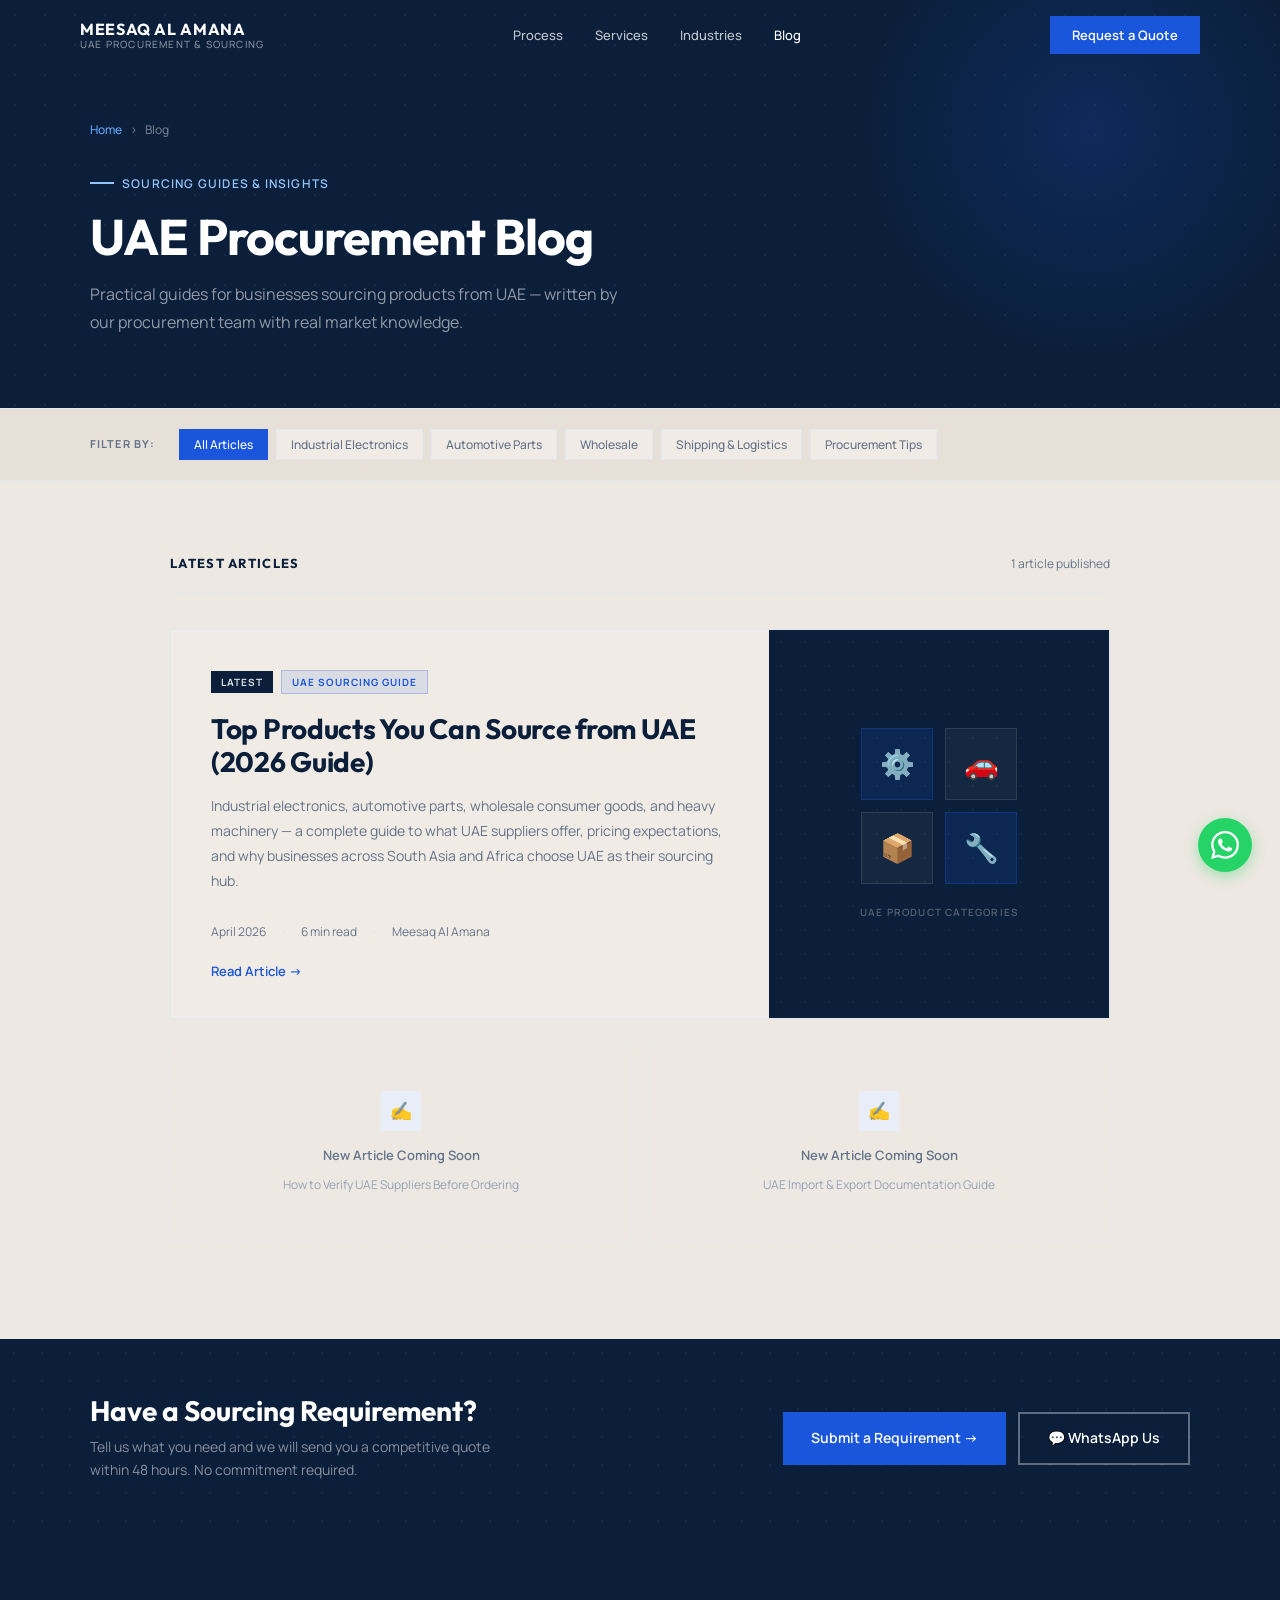
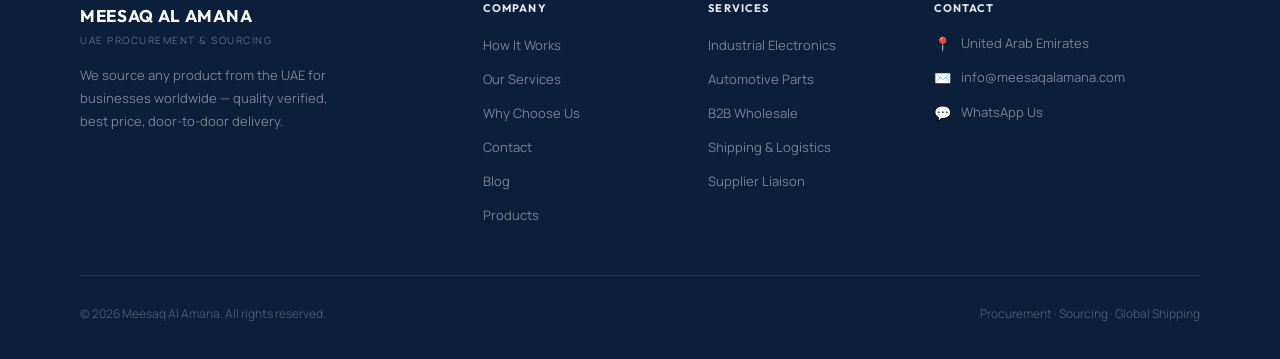
==== commit de090f0b: "update blog pae and article page" ====
--- a/blog/index.html
+++ b/blog/index.html
@@ -1,39 +1,44 @@
 <!DOCTYPE html>
 <html lang="en">
 <head>
+  <!-- Google tag (gtag.js) -->
+  <script async src="https://www.googletagmanager.com/gtag/js?id=G-WVC9RNNHYS"></script>
+  <script>
+    window.dataLayer = window.dataLayer || [];
+    function gtag(){dataLayer.push(arguments);}
+    gtag('js', new Date());
+    gtag('config', 'G-WVC9RNNHYS');
+  </script>
+
   <meta charset="UTF-8" />
   <meta name="viewport" content="width=device-width, initial-scale=1.0"/>
-  <title>Top Products You Can Source from UAE (2026 Guide) | Meesaq Al Amana</title>
-  <meta name="description" content="Complete 2026 guide to sourcing products from UAE — industrial electronics, automotive parts, wholesale goods, and machinery. Expert guide by Meesaq Al Amana." />
-  <meta name="keywords" content="source products from UAE, UAE sourcing guide 2026, industrial electronics UAE, automotive parts UAE, wholesale UAE, UAE procurement agent" />
+  <title>UAE Sourcing & Procurement Blog | Meesaq Al Amana</title>
+  <meta name="description" content="Expert guides on sourcing products from UAE — industrial electronics, automotive parts, wholesale goods, and procurement tips for global buyers." />
+  <meta name="keywords" content="UAE sourcing blog, UAE procurement guide, source products UAE, B2B sourcing UAE, UAE trading guide" />
   <meta name="author" content="Meesaq Al Amana" />
   <meta name="robots" content="index, follow" />
 
-  <meta property="og:type" content="article" />
-  <meta property="og:title" content="Top Products You Can Source from UAE (2026 Guide)" />
-  <meta property="og:description" content="Industrial electronics, automotive parts, wholesale goods — complete UAE sourcing guide 2026 by Meesaq Al Amana." />
+  <meta property="og:type" content="website" />
+  <meta property="og:title" content="UAE Sourcing & Procurement Blog | Meesaq Al Amana" />
+  <meta property="og:description" content="Expert guides on sourcing products from UAE — industrial electronics, automotive parts, wholesale goods, and procurement tips for global buyers." />
   <meta property="og:url" content="https://www.meesaqalamana.com/blog/" />
   <meta property="og:site_name" content="Meesaq Al Amana" />
   <meta property="og:image" content="https://www.meesaqalamana.com/og-image.png" />
-  <meta property="article:published_time" content="2026-04-01T00:00:00Z" />
+  <meta property="og:image:width" content="1200" />
+  <meta property="og:image:height" content="630" />
+  <meta property="og:image:type" content="image/png" />
   <meta name="twitter:card" content="summary_large_image" />
-  <meta name="twitter:title" content="Top Products You Can Source from UAE (2026 Guide)" />
-  <meta name="twitter:description" content="Industrial electronics, automotive parts, wholesale goods — complete UAE sourcing guide 2026." />
+  <meta name="twitter:title" content="UAE Sourcing & Procurement Blog | Meesaq Al Amana" />
+  <meta name="twitter:description" content="Expert guides on sourcing products from UAE — industrial electronics, automotive parts, wholesale goods." />
   <meta name="twitter:image" content="https://www.meesaqalamana.com/og-image.png" />
 
   <link rel="canonical" href="https://www.meesaqalamana.com/blog/" />
-   <!-- DEFAULT -->
+
   <link rel="icon" href="/assets/icons/favicon-32x32.png">
-
-  <!-- STANDARD -->
   <link rel="icon" type="image/png" sizes="16x16" href="/assets/icons/favicon-16x16.png">
   <link rel="icon" type="image/png" sizes="32x32" href="/assets/icons/favicon-32x32.png">
   <link rel="icon" type="image/png" sizes="48x48" href="/assets/icons/favicon-48x48.png">
-
-  <!-- APPLE -->
   <link rel="apple-touch-icon" sizes="180x180" href="/assets/icons/apple-touch-icon.png">
-
-  <!-- ANDROID -->
   <link rel="icon" type="image/png" sizes="192x192" href="/assets/icons/android-chrome-192x192.png">
   <link rel="icon" type="image/png" sizes="512x512" href="/assets/icons/android-chrome-512x512.png">
 
@@ -44,21 +49,21 @@
   <script type="application/ld+json">
   {
     "@context": "https://schema.org",
-    "@type": "Article",
-    "headline": "Top Products You Can Source from UAE (Complete 2026 Guide)",
-    "author": { "@type": "Organization", "name": "Meesaq Al Amana", "url": "https://www.meesaqalamana.com" },
+    "@type": "Blog",
+    "name": "Meesaq Al Amana — UAE Sourcing Blog",
+    "url": "https://www.meesaqalamana.com/blog/",
+    "description": "Expert guides on sourcing products from UAE for global B2B buyers.",
     "publisher": {
       "@type": "Organization",
       "name": "Meesaq Al Amana",
+      "url": "https://www.meesaqalamana.com/",
       "logo": {
         "@type": "ImageObject",
-        "url": "https://www.meesaqalamana.com/assets/logo/logo.png",
-        "width": 600,
-        "height": 60
+        "url": "https://www.meesaqalamana.com/og-image.png",
+        "width": 1200,
+        "height": 630
       }
-    },
-    "datePublished": "2026-04-01",
-    "mainEntityOfPage": { "@type": "WebPage", "@id": "https://www.meesaqalamana.com/blog/" }
+    }
   }
   </script>
   <script type="application/ld+json">
@@ -66,7 +71,7 @@
     "@context": "https://schema.org",
     "@type": "BreadcrumbList",
     "itemListElement": [
-      { "@type": "ListItem", "position": 1, "name": "Home", "item": "https://www.meesaqalamana.com" },
+      { "@type": "ListItem", "position": 1, "name": "Home", "item": "https://www.meesaqalamana.com/" },
       { "@type": "ListItem", "position": 2, "name": "Blog", "item": "https://www.meesaqalamana.com/blog/" }
     ]
   }
@@ -74,19 +79,426 @@
 
   <link rel="stylesheet" href="/css/style.css" />
   <link rel="stylesheet" href="/css/blog.css" />
+
+  <style>
+    /* ── BLOG INDEX SPECIFIC ── */
+    .blog-index-hero {
+      background: var(--dark);
+      padding: 120px 80px 72px;
+      position: relative;
+      overflow: hidden;
+    }
+    .blog-index-hero::before {
+      content: '';
+      position: absolute;
+      inset: 0;
+      background-image: radial-gradient(rgba(255,255,255,0.05) 1px, transparent 1px);
+      background-size: 30px 30px;
+      pointer-events: none;
+    }
+    .blog-index-hero::after {
+      content: '';
+      position: absolute;
+      top: -120px; right: -60px;
+      width: 500px; height: 500px;
+      background: radial-gradient(circle, rgba(26,86,219,0.2) 0%, transparent 65%);
+      pointer-events: none;
+    }
+    .blog-index-hero-inner {
+      position: relative;
+      z-index: 1;
+      max-width: 1100px;
+      margin: 0 auto;
+    }
+    .blog-index-hero .breadcrumb {
+      display: flex;
+      align-items: center;
+      gap: 8px;
+      font-size: 12px;
+      font-weight: 500;
+      color: rgba(255,255,255,0.4);
+      margin-bottom: 28px;
+    }
+    .blog-index-hero .breadcrumb a { color: #60a5fa; }
+    .blog-index-hero .section-label {
+      color: #93c5fd;
+      margin-bottom: 16px;
+    }
+    .blog-index-hero .section-label::before { background: #93c5fd; }
+    .blog-index-hero h1 {
+      font-size: clamp(28px, 4vw, 50px);
+      font-weight: 700;
+      color: var(--white);
+      letter-spacing: -0.02em;
+      line-height: 1.1;
+      margin-bottom: 16px;
+    }
+    .blog-index-hero p {
+      font-size: 16px;
+      color: rgba(255,255,255,0.55);
+      max-width: 540px;
+      line-height: 1.75;
+    }
+
+    /* ── POSTS GRID ── */
+    .blog-posts-section {
+      max-width: 1100px;
+      margin: 0 auto;
+      padding: 72px 80px 96px;
+    }
+    .posts-header {
+      display: flex;
+      align-items: center;
+      justify-content: space-between;
+      margin-bottom: 36px;
+      padding-bottom: 18px;
+      border-bottom: 1px solid var(--border);
+    }
+    .posts-header-title {
+      font-family: var(--font-head);
+      font-size: 13px;
+      font-weight: 700;
+      text-transform: uppercase;
+      letter-spacing: 0.1em;
+      color: var(--dark);
+    }
+    .posts-count {
+      font-size: 12px;
+      color: var(--text-muted);
+    }
+
+    /* Featured post (first/latest) */
+    .post-featured {
+      display: grid;
+      grid-template-columns: 1fr 340px;
+      gap: 0;
+      border: 1px solid var(--border);
+      background: var(--bg-card);
+      margin-bottom: 24px;
+      transition: box-shadow 0.2s;
+      text-decoration: none;
+    }
+    .post-featured:hover { box-shadow: var(--shadow-lg); }
+    .post-featured-content {
+      padding: 40px 40px 36px;
+      display: flex;
+      flex-direction: column;
+    }
+    .post-featured-badge {
+      display: inline-flex;
+      align-items: center;
+      gap: 8px;
+      margin-bottom: 18px;
+    }
+    .tag-pill {
+      display: inline-block;
+      padding: 3px 10px;
+      background: rgba(26,86,219,0.1);
+      border: 1px solid rgba(26,86,219,0.25);
+      color: var(--blue);
+      font-size: 10px;
+      font-weight: 700;
+      letter-spacing: 0.1em;
+      text-transform: uppercase;
+    }
+    .tag-featured {
+      display: inline-block;
+      padding: 3px 10px;
+      background: var(--dark);
+      color: rgba(255,255,255,0.85);
+      font-size: 10px;
+      font-weight: 700;
+      letter-spacing: 0.1em;
+      text-transform: uppercase;
+    }
+    .post-featured-content h2 {
+      font-family: var(--font-head);
+      font-size: clamp(20px, 2.5vw, 28px);
+      font-weight: 700;
+      color: var(--dark);
+      line-height: 1.2;
+      margin-bottom: 14px;
+      letter-spacing: -0.01em;
+    }
+    .post-featured-content p {
+      font-size: 14px;
+      color: var(--text-muted);
+      line-height: 1.8;
+      margin-bottom: 28px;
+      flex: 1;
+    }
+    .post-meta-row {
+      display: flex;
+      align-items: center;
+      gap: 16px;
+      flex-wrap: wrap;
+    }
+    .post-meta-item {
+      font-size: 12px;
+      color: var(--text-muted);
+      display: flex;
+      align-items: center;
+      gap: 5px;
+    }
+    .post-meta-dot {
+      width: 3px; height: 3px;
+      background: var(--border);
+      border-radius: 50%;
+    }
+    .post-read-link {
+      display: inline-flex;
+      align-items: center;
+      gap: 6px;
+      font-size: 13px;
+      font-weight: 600;
+      color: var(--blue);
+      margin-top: 20px;
+      transition: gap 0.2s;
+    }
+    .post-featured:hover .post-read-link { gap: 10px; }
+
+    .post-featured-visual {
+      background: var(--dark);
+      display: flex;
+      flex-direction: column;
+      align-items: center;
+      justify-content: center;
+      padding: 40px 32px;
+      position: relative;
+      overflow: hidden;
+      min-height: 280px;
+    }
+    .post-featured-visual::before {
+      content: '';
+      position: absolute;
+      inset: 0;
+      background-image: radial-gradient(rgba(255,255,255,0.04) 1px, transparent 1px);
+      background-size: 24px 24px;
+    }
+    .visual-icon-grid {
+      position: relative;
+      z-index: 1;
+      display: grid;
+      grid-template-columns: repeat(2, 1fr);
+      gap: 12px;
+    }
+    .visual-icon-box {
+      width: 72px; height: 72px;
+      background: rgba(26,86,219,0.15);
+      border: 1px solid rgba(26,86,219,0.3);
+      display: flex;
+      align-items: center;
+      justify-content: center;
+      font-size: 28px;
+    }
+    .visual-icon-box:nth-child(2) {
+      background: rgba(255,255,255,0.04);
+      border-color: rgba(255,255,255,0.1);
+    }
+    .visual-icon-box:nth-child(3) {
+      background: rgba(255,255,255,0.04);
+      border-color: rgba(255,255,255,0.1);
+    }
+    .visual-icon-box:nth-child(4) {
+      background: rgba(26,86,219,0.15);
+      border: 1px solid rgba(26,86,219,0.3);
+    }
+    .visual-label {
+      position: relative;
+      z-index: 1;
+      margin-top: 20px;
+      font-size: 10px;
+      font-weight: 600;
+      letter-spacing: 0.12em;
+      text-transform: uppercase;
+      color: rgba(255,255,255,0.3);
+    }
+
+    /* ── POSTS LIST (regular cards) ── */
+    .posts-grid {
+      display: grid;
+      grid-template-columns: repeat(2, 1fr);
+      gap: 16px;
+      margin-top: 16px;
+    }
+    .post-card {
+      border: 1px solid var(--border);
+      background: var(--bg-card);
+      padding: 28px;
+      display: flex;
+      flex-direction: column;
+      text-decoration: none;
+      transition: box-shadow 0.2s, transform 0.2s;
+      border-left: 3px solid transparent;
+    }
+    .post-card:hover {
+      box-shadow: var(--shadow-md);
+      border-left-color: var(--blue);
+      transform: translateY(-2px);
+    }
+    .post-card .tag-pill { margin-bottom: 14px; }
+    .post-card h3 {
+      font-family: var(--font-head);
+      font-size: 16px;
+      font-weight: 600;
+      color: var(--dark);
+      line-height: 1.35;
+      margin-bottom: 10px;
+    }
+    .post-card p {
+      font-size: 13px;
+      color: var(--text-muted);
+      line-height: 1.75;
+      flex: 1;
+      margin-bottom: 18px;
+    }
+    .post-card .post-meta-row { margin-top: auto; }
+    .post-card .post-read-link { font-size: 12px; margin-top: 14px; }
+
+    /* Coming soon placeholder card */
+    .post-card-placeholder {
+      border: 1px dashed var(--border);
+      background: transparent;
+      padding: 28px;
+      display: flex;
+      flex-direction: column;
+      align-items: center;
+      justify-content: center;
+      text-align: center;
+      min-height: 200px;
+      gap: 10px;
+    }
+    .placeholder-icon {
+      width: 40px; height: 40px;
+      background: var(--blue-light);
+      display: flex;
+      align-items: center;
+      justify-content: center;
+      font-size: 18px;
+      margin-bottom: 4px;
+    }
+    .placeholder-text {
+      font-size: 13px;
+      font-weight: 600;
+      color: var(--text-muted);
+    }
+    .placeholder-sub {
+      font-size: 12px;
+      color: var(--gray-400);
+    }
+
+    /* ── CATEGORIES STRIP ── */
+    .categories-strip {
+      background: var(--bg-2);
+      border-top: 1px solid var(--border);
+      border-bottom: 1px solid var(--border);
+      padding: 20px 80px;
+    }
+    .categories-inner {
+      max-width: 1100px;
+      margin: 0 auto;
+      display: flex;
+      align-items: center;
+      gap: 24px;
+      flex-wrap: wrap;
+    }
+    .cat-label {
+      font-size: 11px;
+      font-weight: 700;
+      text-transform: uppercase;
+      letter-spacing: 0.1em;
+      color: var(--text-muted);
+      flex-shrink: 0;
+    }
+    .cat-pills { display: flex; gap: 8px; flex-wrap: wrap; }
+    .cat-pill-btn {
+      padding: 6px 14px;
+      background: var(--bg-card);
+      border: 1px solid var(--border);
+      font-size: 12px;
+      font-weight: 500;
+      color: var(--text-muted);
+      cursor: pointer;
+      transition: all 0.2s;
+      font-family: var(--font-body);
+    }
+    .cat-pill-btn:hover,
+    .cat-pill-btn.active {
+      background: var(--blue);
+      border-color: var(--blue);
+      color: white;
+    }
+
+    /* ── NEWSLETTER / CTA STRIP ── */
+    .blog-cta-strip {
+      background: var(--dark);
+      padding: 56px 80px;
+      position: relative;
+      overflow: hidden;
+    }
+    .blog-cta-strip::before {
+      content: '';
+      position: absolute;
+      inset: 0;
+      background-image: radial-gradient(rgba(255,255,255,0.04) 1px, transparent 1px);
+      background-size: 28px 28px;
+      pointer-events: none;
+    }
+    .blog-cta-inner {
+      max-width: 1100px;
+      margin: 0 auto;
+      display: flex;
+      align-items: center;
+      justify-content: space-between;
+      gap: 40px;
+      flex-wrap: wrap;
+      position: relative;
+      z-index: 1;
+    }
+    .blog-cta-text h3 {
+      font-family: var(--font-head);
+      font-size: clamp(20px, 2.5vw, 28px);
+      color: var(--white);
+      margin-bottom: 8px;
+    }
+    .blog-cta-text p {
+      font-size: 14px;
+      color: rgba(255,255,255,0.5);
+      max-width: 420px;
+      line-height: 1.7;
+    }
+    .blog-cta-actions { display: flex; gap: 12px; flex-wrap: wrap; }
+
+    /* ── RESPONSIVE ── */
+    @media (max-width: 1024px) {
+      .blog-index-hero { padding: 100px 40px 60px; }
+      .blog-posts-section { padding: 56px 40px 80px; }
+      .categories-strip { padding: 18px 40px; }
+      .blog-cta-strip { padding: 48px 40px; }
+    }
+    @media (max-width: 768px) {
+      .blog-index-hero { padding: 88px 20px 48px; }
+      .blog-posts-section { padding: 40px 20px 64px; }
+      .categories-strip { padding: 16px 20px; }
+      .blog-cta-strip { padding: 40px 20px; }
+      .post-featured { grid-template-columns: 1fr; }
+      .post-featured-visual { min-height: 180px; }
+      .posts-grid { grid-template-columns: 1fr; }
+      .blog-cta-inner { flex-direction: column; }
+      .posts-header { flex-direction: column; align-items: flex-start; gap: 6px; }
+    }
+  </style>
 </head>
 <body>
 
 <!-- ══ NAVIGATION ══ -->
 <nav id="navbar">
-   <a href="https://www.meesaqalamana.com/" class="logo-wrap">
-    <img src="/assets/logo/logo-white.png" class="logo logo-light">
-    <img src="/assets/logo/logo-dark.png" class="logo logo-dark">
-  </a> 
+  <a href="https://www.meesaqalamana.com/" class="nav-logo">
+    <span class="logo-name">MEESAQ AL AMANA</span>
+    <span class="logo-tag">UAE Procurement & Sourcing</span>
+  </a>
   <button class="nav-burger" aria-label="Open menu" aria-expanded="false">
-    <span></span>
-    <span></span>
-    <span></span>
+    <span></span><span></span><span></span>
   </button>
   <ul class="nav-links">
     <li><a href="/#how">Process</a></li>
@@ -97,199 +509,117 @@
   <a href="/#contact" class="nav-cta">Request a Quote</a>
 </nav>
 
+<!-- ══ HERO ══ -->
+<header class="blog-index-hero">
+  <div class="blog-index-hero-inner">
+    <div class="breadcrumb">
+      <a href="https://www.meesaqalamana.com/">Home</a>
+      <span>›</span>
+      <span>Blog</span>
+    </div>
+    <div class="section-label">Sourcing Guides & Insights</div>
+    <h1>UAE Procurement Blog</h1>
+    <p>Practical guides for businesses sourcing products from UAE — written by our procurement team with real market knowledge.</p>
+  </div>
+</header>
+
+<!-- ══ CATEGORIES STRIP ══ -->
+<div class="categories-strip">
+  <div class="categories-inner">
+    <span class="cat-label">Filter by:</span>
+    <div class="cat-pills">
+      <button class="cat-pill-btn active">All Articles</button>
+      <button class="cat-pill-btn">Industrial Electronics</button>
+      <button class="cat-pill-btn">Automotive Parts</button>
+      <button class="cat-pill-btn">Wholesale</button>
+      <button class="cat-pill-btn">Shipping & Logistics</button>
+      <button class="cat-pill-btn">Procurement Tips</button>
+    </div>
+  </div>
+</div>
+
+<!-- ══ POSTS ══ -->
 <main id="main-content">
-  <!-- ══ BLOG HERO ══ -->
-  <div class="blog-hero">
-    <div class="blog-hero-inner">
-      <div class="breadcrumb">
-        <a href="https://www.meesaqalamana.com/">Home</a>
-        <span>›</span>
-        <span>Blog</span>
+<section class="blog-posts-section">
+
+  <div class="posts-header">
+    <span class="posts-header-title">Latest Articles</span>
+    <span class="posts-count">1 article published</span>
+  </div>
+
+  <!-- ── FEATURED POST ── -->
+  <a href="/blog/top-products-source-from-uae-2026/" class="post-featured reveal">
+    <div class="post-featured-content">
+      <div class="post-featured-badge">
+        <span class="tag-featured">Latest</span>
+        <span class="tag-pill">UAE Sourcing Guide</span>
       </div>
-      <div class="blog-tag">UAE Sourcing Guide · 2026</div>
-      <h1>Top Products You Can Source from UAE</h1>
-      <div class="blog-meta">
-        <span>📅 April 2026</span>
-        <div class="meta-dot"></div>
-        <span>✍️ Meesaq Al Amana</span>
-        <div class="meta-dot"></div>
-        <span>🕐 6 min read</span>
+      <h2>Top Products You Can Source from UAE (2026 Guide)</h2>
+      <p>Industrial electronics, automotive parts, wholesale consumer goods, and heavy machinery — a complete guide to what UAE suppliers offer, pricing expectations, and why businesses across South Asia and Africa choose UAE as their sourcing hub.</p>
+      <div class="post-meta-row">
+        <span class="post-meta-item">April 2026</span>
+        <div class="post-meta-dot"></div>
+        <span class="post-meta-item">6 min read</span>
+        <div class="post-meta-dot"></div>
+        <span class="post-meta-item">Meesaq Al Amana</span>
       </div>
-    </div>
+      <span class="post-read-link">Read Article →</span>
+    </div>
+    <div class="post-featured-visual">
+      <div class="visual-icon-grid">
+        <div class="visual-icon-box">⚙️</div>
+        <div class="visual-icon-box">🚗</div>
+        <div class="visual-icon-box">📦</div>
+        <div class="visual-icon-box">🔧</div>
+      </div>
+      <span class="visual-label">UAE Product Categories</span>
+    </div>
+  </a>
+
+  <!-- ── UPCOMING / PLACEHOLDER CARDS ── -->
+  <div class="posts-grid">
+
+    <div class="post-card-placeholder reveal">
+      <div class="placeholder-icon">✍️</div>
+      <span class="placeholder-text">New Article Coming Soon</span>
+      <span class="placeholder-sub">How to Verify UAE Suppliers Before Ordering</span>
+    </div>
+
+    <div class="post-card-placeholder reveal">
+      <div class="placeholder-icon">✍️</div>
+      <span class="placeholder-text">New Article Coming Soon</span>
+      <span class="placeholder-sub">UAE Import & Export Documentation Guide</span>
+    </div>
+
   </div>
 
-  <!-- ══ ARTICLE ══ -->
-  <div class="article-wrapper">
-
-    <article class="article-body">
-
-      <p>The United Arab Emirates is one of the world's leading sourcing and trading hubs, offering access to a wide range of products across multiple industries. UAE suppliers provide high-quality products with global shipping support — often at prices that beat other international markets.</p>
-
-      <div class="highlight-box">
-        <p>UAE is home to Jebel Ali — the largest port in the Middle East and one of the top 10 busiest ports worldwide. This makes it a natural gateway for global B2B trade at highly competitive prices.</p>
-      </div>
-
-      <h2 id="why-uae">Why Source Products from UAE?</h2>
-      <p>UAE is strategically located between Asia, Europe, and Africa — a global trade hub that has been attracting international buyers for decades. Key advantages include:</p>
-      <ul>
-        <li>Access to global brands and distributors under one roof</li>
-        <li>High-quality verified products with transparent documentation</li>
-        <li>Fast international shipping via Jebel Ali port and Dubai airports</li>
-        <li>Competitive wholesale pricing with flexible MOQ arrangements</li>
-        <li>Zero import duties on most goods within free trade zones</li>
-        <li>Strong banking infrastructure for secure international payments</li>
-      </ul>
-
-      <hr class="article-hr" />
-
-      <h2 id="products">Popular Products to Source from UAE</h2>
-
-      <div class="product-card reveal">
-        <div class="product-card-header">
-          <div class="product-card-icon">⚙️</div>
-          <h3>Industrial Electronics & Automation Equipment</h3>
-        </div>
-        <p>UAE markets offer a wide range of industrial electronics including PLC controllers, sensors, circuit boards, HMIs, and full automation systems. Products are available from globally recognized brands like Siemens, ABB, Schneider Electric, and Omron — with full authenticity guarantees.</p>
-        <p>These products are widely used in manufacturing, construction, and industrial operations across South Asia, Africa, and Europe — and UAE is one of the most reliable sourcing points globally.</p>
-      </div>
-
-      <div class="product-card reveal">
-        <div class="product-card-header">
-          <div class="product-card-icon">🚗</div>
-          <h3>Automotive Parts & Components</h3>
-        </div>
-        <p>The UAE is a major hub for automotive parts, offering both OEM and aftermarket components. From engine parts to electrical systems, braking components, and accessories — businesses can source parts for virtually any vehicle brand.</p>
-        <p>UAE is particularly well-stocked with Japanese, Korean, and German car parts, making it ideal for markets in India, Pakistan, East Africa, and Southeast Asia.</p>
-      </div>
-
-      <div class="product-card reveal">
-        <div class="product-card-header">
-          <div class="product-card-icon">📦</div>
-          <h3>Wholesale Consumer Goods</h3>
-        </div>
-        <p>UAE wholesale markets include electronics accessories, household items, personal care products, and general merchandise — often available 30–50% below retail pricing when sourced in bulk.</p>
-        <p>This makes UAE sourcing highly attractive for eCommerce sellers, resellers, and import/export businesses looking to scale their operations with consistent quality supply.</p>
-      </div>
-
-      <div class="product-card reveal">
-        <div class="product-card-header">
-          <div class="product-card-icon">🔧</div>
-          <h3>Machinery, Tools & Equipment</h3>
-        </div>
-        <p>Industrial tools, generators, compressors, lifting equipment, and heavy machinery are widely available through UAE suppliers. Many provide full export documentation — COO, packing list, commercial invoice — making international procurement straightforward.</p>
-      </div>
-
-      <div class="product-card reveal">
-        <div class="product-card-header">
-          <div class="product-card-icon">💡</div>
-          <h3>Electrical & Lighting Products</h3>
-        </div>
-        <p>From industrial switchgear and cable management systems to LED lighting and solar equipment, UAE is a major distribution hub serving South Asia, Africa, and the GCC region.</p>
-      </div>
-
-      <hr class="article-hr" />
-
-      <h2 id="sourcing-agent">How a UAE Sourcing Agent Helps Your Business</h2>
-      <p>Working with a sourcing agent eliminates the complexity of dealing with multiple suppliers individually — negotiations, quality checks, logistics, and documentation are all handled by one trusted partner.</p>
-      <ul>
-        <li><strong>Supplier verification</strong> — authenticity, quality, and reliability checked before any order</li>
-        <li><strong>Price negotiation</strong> — local market relationships mean better rates than direct outsider access</li>
-        <li><strong>Quality inspection</strong> — products checked before shipment, reducing disputes and returns</li>
-        <li><strong>End-to-end logistics</strong> — freight, customs clearance, insurance, and last-mile delivery</li>
-        <li><strong>Single point of contact</strong> — one message handles everything from sourcing to delivery</li>
-        <li><strong>48-hour quotes</strong> — fast turnaround without compromising on due diligence</li>
-      </ul>
-
-      <div class="highlight-box">
-        <p>"We don't just find suppliers — we verify them, negotiate on your behalf, and take full accountability from UAE to your doorstep. That is the Meesaq Al Amana commitment."</p>
-      </div>
-
-      <hr class="article-hr" />
-
-      <h2 id="why-meesaq">Why Choose Meesaq Al Amana?</h2>
-      <p>Working with the right UAE sourcing partner makes the difference between a smooth, cost-effective procurement and a costly, delayed mess. Here is what sets Meesaq Al Amana apart:</p>
-      <ul>
-        <li><strong>Deep UAE supplier network</strong> — verified relationships across all major product categories and industry sectors</li>
-        <li><strong>Quality & authenticity guaranteed</strong> — every product inspected before shipment. No counterfeits, no grey-market goods</li>
-        <li><strong>Best-price commitment</strong> — we negotiate using local market knowledge to get the most competitive rates</li>
-        <li><strong>Single point of contact</strong> — one person handles sourcing, pricing, logistics, and updates from start to finish</li>
-        <li><strong>48-hour quote turnaround</strong> — fast response without compromising on supplier due diligence</li>
-        <li><strong>Languages</strong> — English, Arabic, Hindi, Urdu — we communicate in your language</li>
-      </ul>
-
-      <hr class="article-hr" />
-
-
-      <h2 id="conclusion">Conclusion</h2>
-      <p>Sourcing products from UAE gives businesses a genuine competitive advantage — access to global supplier networks, world-class logistics infrastructure, and high-quality goods at competitive prices.</p>
-      <p>Whether you need industrial electronics, automotive components, wholesale goods, or heavy machinery, the UAE market has reliable, verified supply available year-round. The key is having the right local partner who knows the market and can move fast.</p>
-
-      <div class="article-cta reveal">
-        <h3>Ready to Source from UAE?</h3>
-        <p>Tell us what you need and we will send you a competitive quote within 48 hours. No commitment required.</p>
-        <a href="/#contact" class="btn-primary">Submit Your Requirement →</a>
-      </div>
-
-    </article>
-
-    <!-- ══ SIDEBAR ══ -->
-    <aside class="sidebar">
-
-      <div class="sidebar-cta-box">
-        <p>Need a product sourced from UAE?</p>
-        <a href="/#contact">Get a Free Quote →</a>
-      </div>
-
-      <div class="sidebar-box">
-        <div class="sidebar-cta-box">
-          <p>Browse all products we source from UAE</p>
-          <a href="/products/">View Product Directory →</a>
-        </div>
-      </div>
-      <div class="sidebar-box">
-        <div class="sidebar-box-title">In This Article</div>
-          <ul class="toc-list">
-            <li><a href="#why-uae">Why Source from UAE?</a></li>
-            <li><a href="#products">Popular Products</a></li>
-            <li><a href="#sourcing-agent">How a Sourcing Agent Helps</a></li>
-            <li><a href="#why-meesaq">Why Meesaq Al Amana?</a></li>
-            <li><a href="#conclusion">Conclusion</a></li>
-          </ul>
-      </div>
-
-      <div class="sidebar-box">
-        <div class="sidebar-box-title">Contact Us</div>
-        <div class="sidebar-links">
-          <span>📍 United Arab Emirates</span>
-          <a href="https://wa.me/971525440721" target="_blank">💬 WhatsApp Us</a>
-          <a href="/#contact">✉️ Submit a Requirement</a>
-        </div>
-      </div>
-
-      <div class="sidebar-box">
-        <div class="sidebar-box-title">Our Services</div>
-        <ul class="toc-list">
-          <li><a href="/#services">Industrial Electronics</a></li>
-          <li><a href="/#services">Automotive Parts</a></li>
-          <li><a href="/#services">B2B Wholesale</a></li>
-          <li><a href="/#services">Shipping & Logistics</a></li>
-          <li><a href="/#services">Supplier Liaison</a></li>
-        </ul>
-      </div>
-
-    </aside>
+</section>
+</main>
+
+<!-- ══ CTA STRIP ══ -->
+<div class="blog-cta-strip">
+  <div class="blog-cta-inner">
+    <div class="blog-cta-text">
+      <h3>Have a Sourcing Requirement?</h3>
+      <p>Tell us what you need and we will send you a competitive quote within 48 hours. No commitment required.</p>
+    </div>
+    <div class="blog-cta-actions">
+      <a href="/#contact" class="btn-primary">Submit a Requirement →</a>
+      <a href="https://wa.me/971525440721?text=Hello%2C%20I%20have%20a%20sourcing%20requirement%20for%20Meesaq%20Al%20Amana." target="_blank" rel="noopener" class="btn-outline">💬 WhatsApp Us</a>
+    </div>
   </div>
-
-  <!-- ══ WHATSAPP ══ -->
-  <div class="wa-float">
-    <div class="wa-tooltip">Chat on WhatsApp</div>
-    <a class="wa-btn" href="https://wa.me/971525440721?text=Hello%2C%20I%20have%20a%20sourcing%20requirement%20for%20Meesaq%20Al%20Amana." target="_blank" rel="noopener" aria-label="Chat on WhatsApp">
-      <svg viewBox="0 0 24 24" xmlns="http://www.w3.org/2000/svg">
-        <path d="M17.472 14.382c-.297-.149-1.758-.867-2.03-.967-.273-.099-.471-.148-.67.15-.197.297-.767.966-.94 1.164-.173.199-.347.223-.644.075-.297-.15-1.255-.463-2.39-1.475-.883-.788-1.48-1.761-1.653-2.059-.173-.297-.018-.458.13-.606.134-.133.298-.347.446-.52.149-.174.198-.298.298-.497.099-.198.05-.371-.025-.52-.075-.149-.669-1.612-.916-2.207-.242-.579-.487-.5-.669-.51-.173-.008-.371-.01-.57-.01-.198 0-.52.074-.792.372-.272.297-1.04 1.016-1.04 2.479 0 1.462 1.065 2.875 1.213 3.074.149.198 2.096 3.2 5.077 4.487.709.306 1.262.489 1.694.625.712.227 1.36.195 1.871.118.571-.085 1.758-.719 2.006-1.413.248-.694.248-1.289.173-1.413-.074-.124-.272-.198-.57-.347m-5.421 7.403h-.004a9.87 9.87 0 01-5.031-1.378l-.361-.214-3.741.982.998-3.648-.235-.374a9.86 9.86 0 01-1.51-5.26c.001-5.45 4.436-9.884 9.888-9.884 2.64 0 5.122 1.03 6.988 2.898a9.825 9.825 0 012.893 6.994c-.003 5.45-4.437 9.884-9.885 9.884m8.413-18.297A11.815 11.815 0 0012.05 0C5.495 0 .16 5.335.157 11.892c0 2.096.547 4.142 1.588 5.945L.057 24l6.305-1.654a11.882 11.882 0 005.683 1.448h.005c6.554 0 11.89-5.335 11.893-11.893a11.821 11.821 0 00-3.48-8.413z"/>
-      </svg>
-    </a>
-  </div>
-</main>
+</div>
+
+<!-- ══ WHATSAPP FLOAT ══ -->
+<div class="wa-float">
+  <div class="wa-tooltip">Chat on WhatsApp</div>
+  <a class="wa-btn" href="https://wa.me/971525440721?text=Hello%2C%20I%20have%20a%20sourcing%20requirement%20for%20Meesaq%20Al%20Amana." target="_blank" rel="noopener" aria-label="Chat on WhatsApp">
+    <svg viewBox="0 0 24 24" xmlns="http://www.w3.org/2000/svg">
+      <path d="M17.472 14.382c-.297-.149-1.758-.867-2.03-.967-.273-.099-.471-.148-.67.15-.197.297-.767.966-.94 1.164-.173.199-.347.223-.644.075-.297-.15-1.255-.463-2.39-1.475-.883-.788-1.48-1.761-1.653-2.059-.173-.297-.018-.458.13-.606.134-.133.298-.347.446-.52.149-.174.198-.298.298-.497.099-.198.05-.371-.025-.52-.075-.149-.669-1.612-.916-2.207-.242-.579-.487-.5-.669-.51-.173-.008-.371-.01-.57-.01-.198 0-.52.074-.792.372-.272.297-1.04 1.016-1.04 2.479 0 1.462 1.065 2.875 1.213 3.074.149.198 2.096 3.2 5.077 4.487.709.306 1.262.489 1.694.625.712.227 1.36.195 1.871.118.571-.085 1.758-.719 2.006-1.413.248-.694.248-1.289.173-1.413-.074-.124-.272-.198-.57-.347m-5.421 7.403h-.004a9.87 9.87 0 01-5.031-1.378l-.361-.214-3.741.982.998-3.648-.235-.374a9.86 9.86 0 01-1.51-5.26c.001-5.45 4.436-9.884 9.888-9.884 2.64 0 5.122 1.03 6.988 2.898a9.825 9.825 0 012.893 6.994c-.003 5.45-4.437 9.884-9.885 9.884m8.413-18.297A11.815 11.815 0 0012.05 0C5.495 0 .16 5.335.157 11.892c0 2.096.547 4.142 1.588 5.945L.057 24l6.305-1.654a11.882 11.882 0 005.683 1.448h.005c6.554 0 11.89-5.335 11.893-11.893a11.821 11.821 0 00-3.48-8.413z"/>
+    </svg>
+  </a>
+</div>
+
 <!-- ══ FOOTER ══ -->
 <footer>
   <div class="footer-grid">
@@ -333,5 +663,14 @@
 </footer>
 
 <script src="/js/main.js"></script>
+<script>
+  /* Category filter pills (UI only — no real filtering until more posts exist) */
+  document.querySelectorAll('.cat-pill-btn').forEach(btn => {
+    btn.addEventListener('click', function() {
+      document.querySelectorAll('.cat-pill-btn').forEach(b => b.classList.remove('active'));
+      this.classList.add('active');
+    });
+  });
+</script>
 </body>
-</html>
+</html>
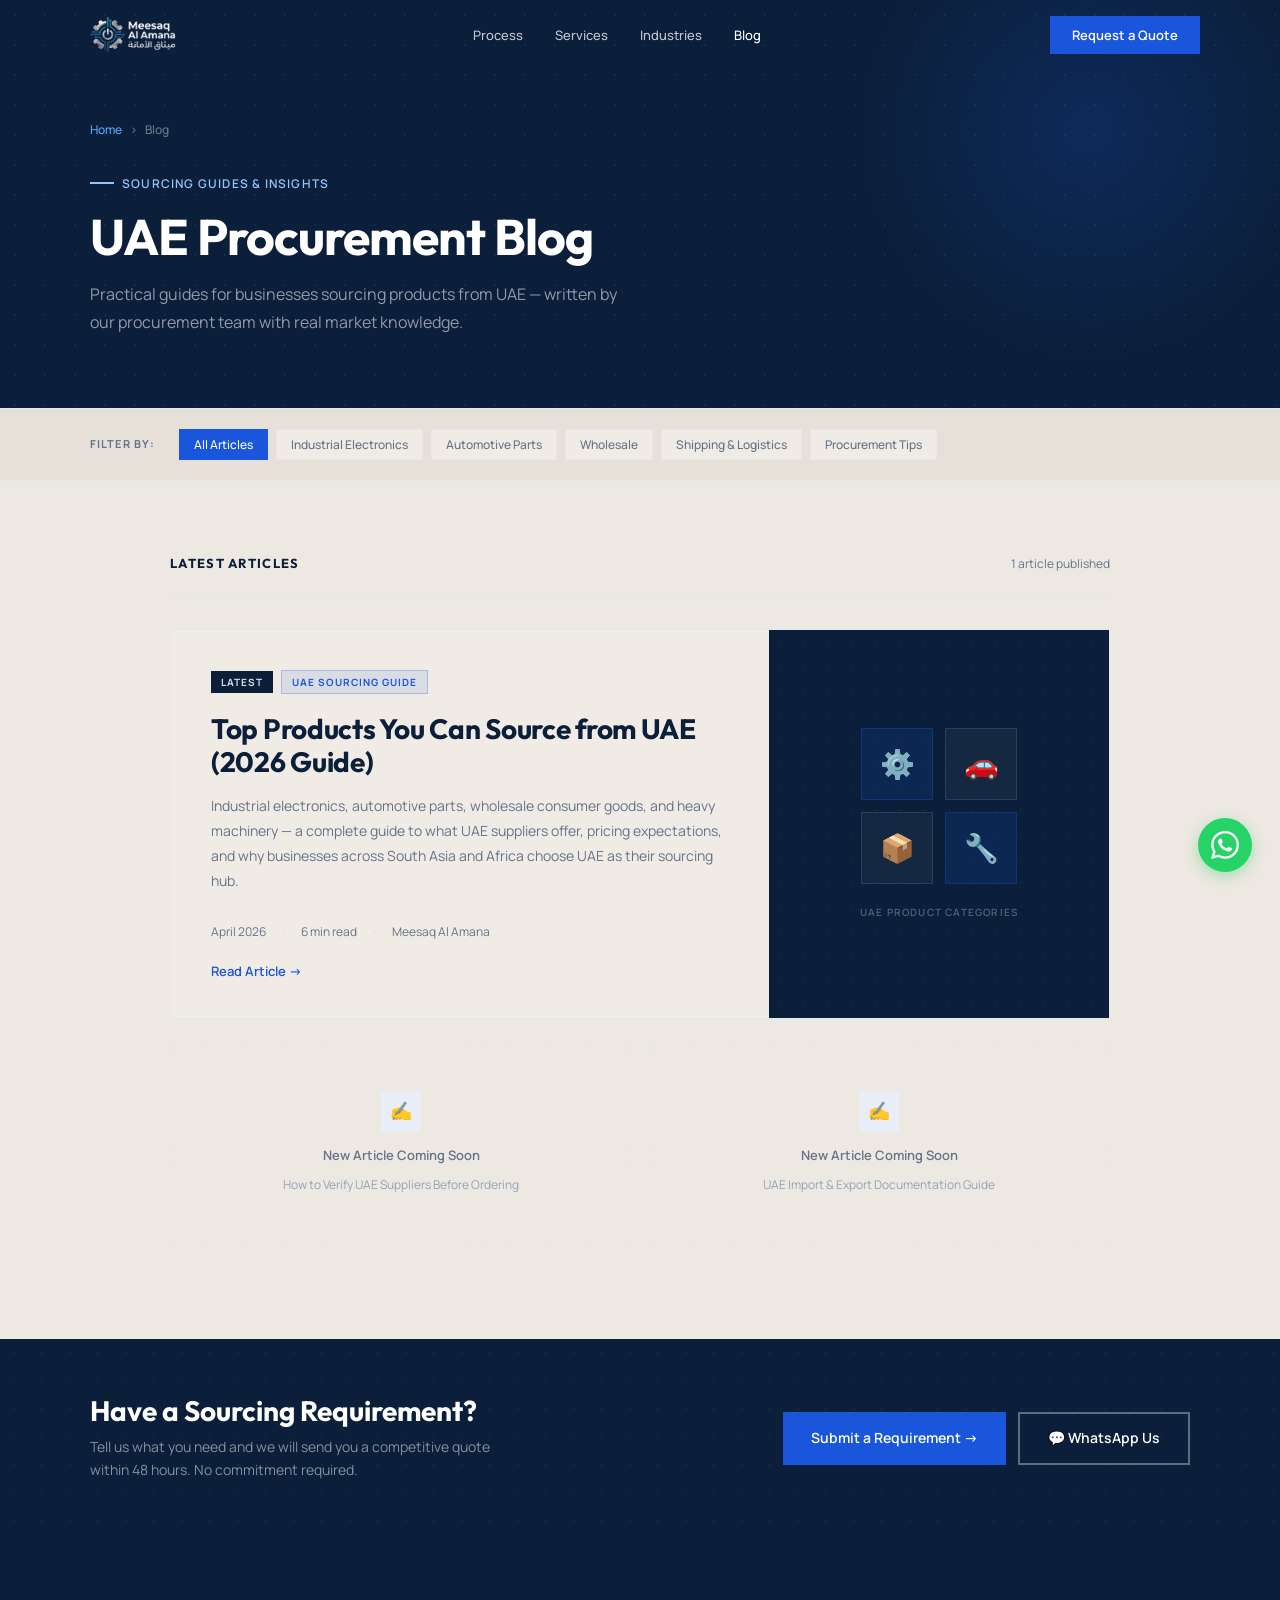
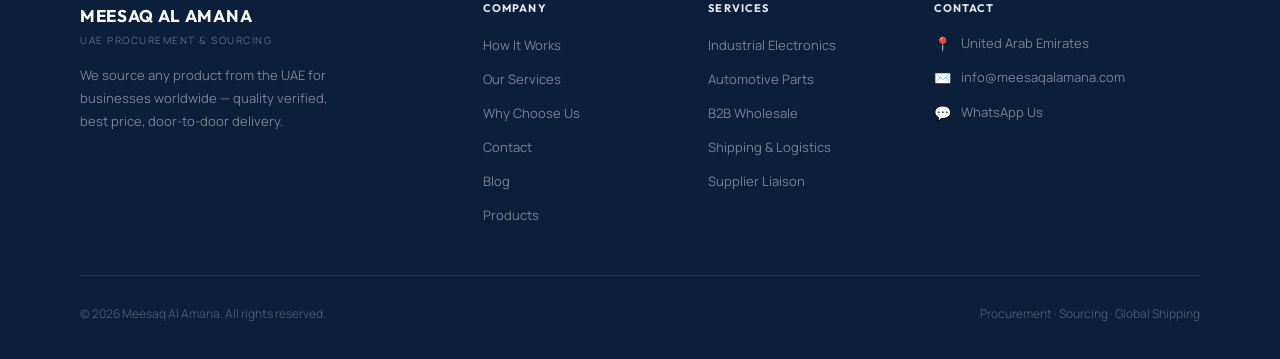
==== commit dbf9343d: "update the logo in blog page." ====
--- a/blog/index.html
+++ b/blog/index.html
@@ -493,10 +493,10 @@
 
 <!-- ══ NAVIGATION ══ -->
 <nav id="navbar">
-  <a href="https://www.meesaqalamana.com/" class="nav-logo">
-    <span class="logo-name">MEESAQ AL AMANA</span>
-    <span class="logo-tag">UAE Procurement & Sourcing</span>
-  </a>
+  <a href="https://www.meesaqalamana.com/" class="logo-wrap">
+    <img src="/assets/logo/logo-white.png" class="logo logo-light" alt="Meesaq Al Amana Logo - white Version">
+    <img src="/assets/logo/logo-dark.png" class="logo logo-dark" alt="Meesaq Al Amana Logo - Dark Version">
+  </a> 
   <button class="nav-burger" aria-label="Open menu" aria-expanded="false">
     <span></span><span></span><span></span>
   </button>
